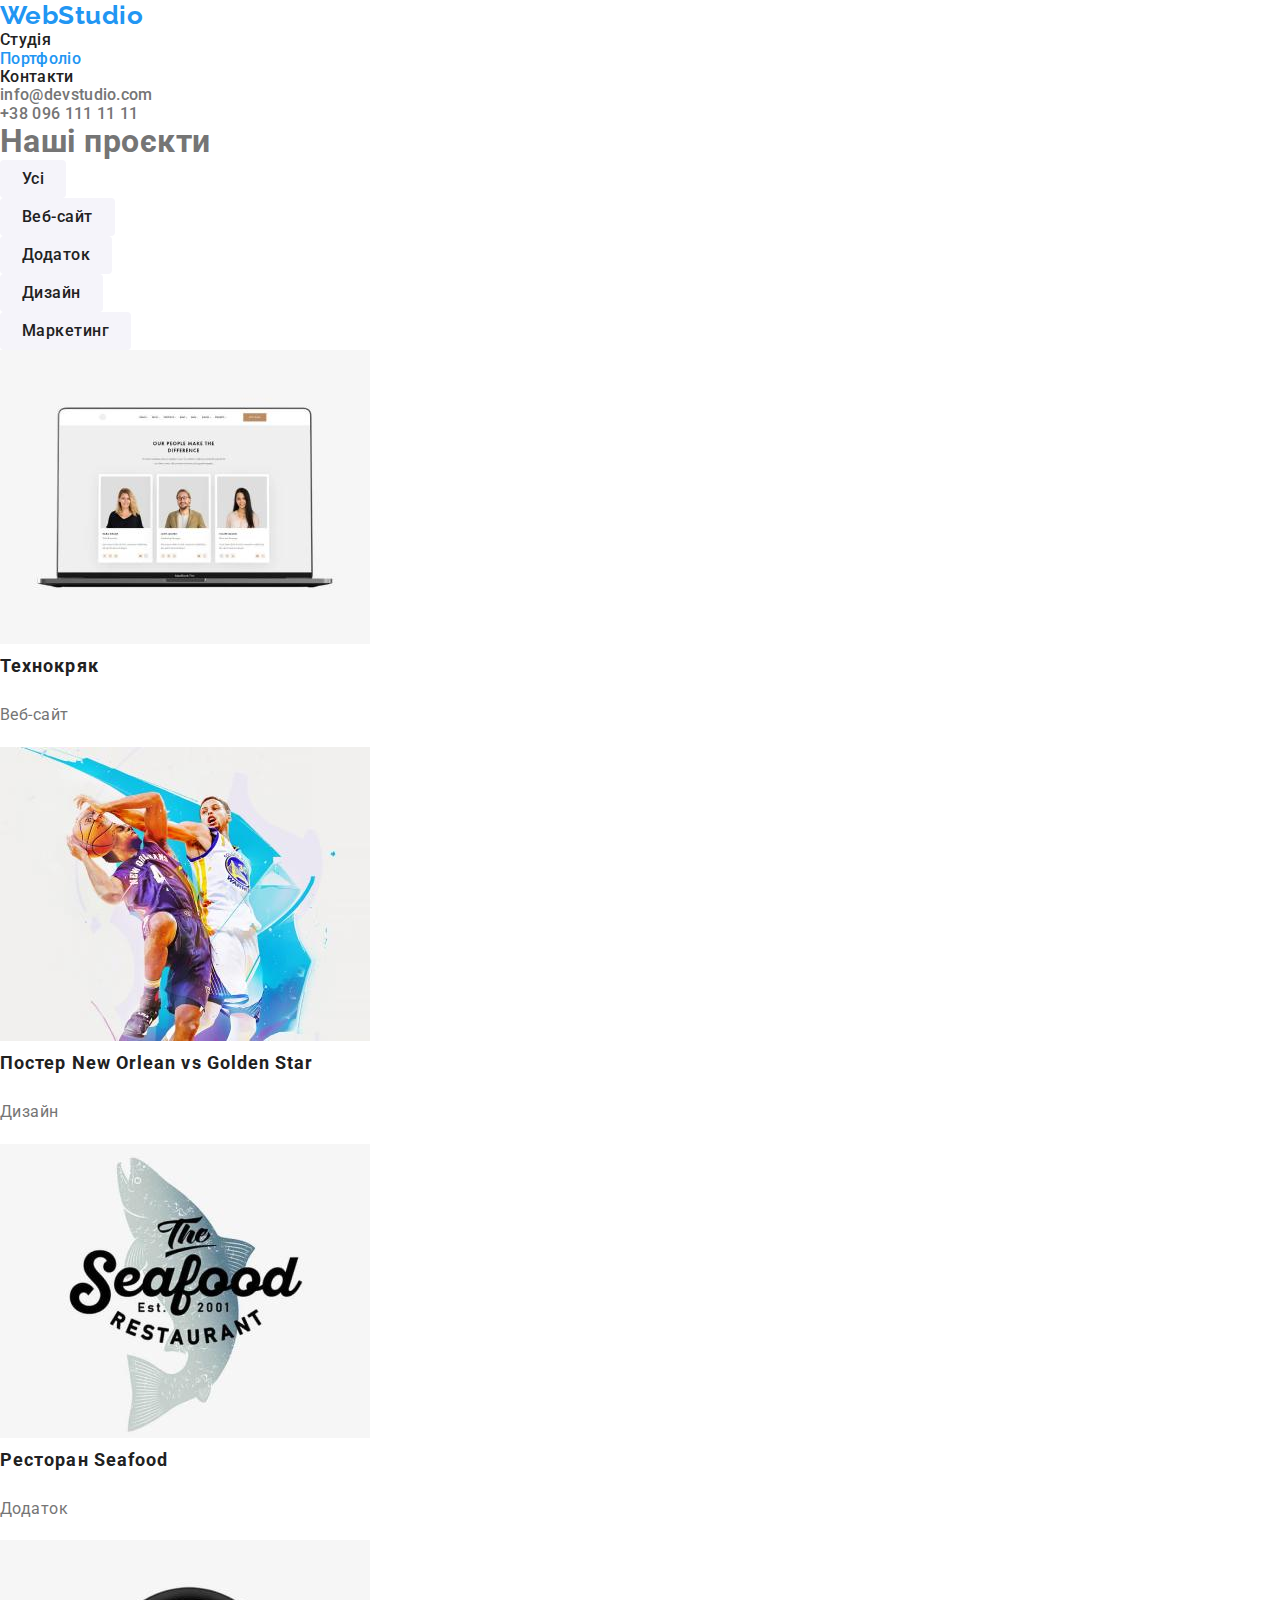
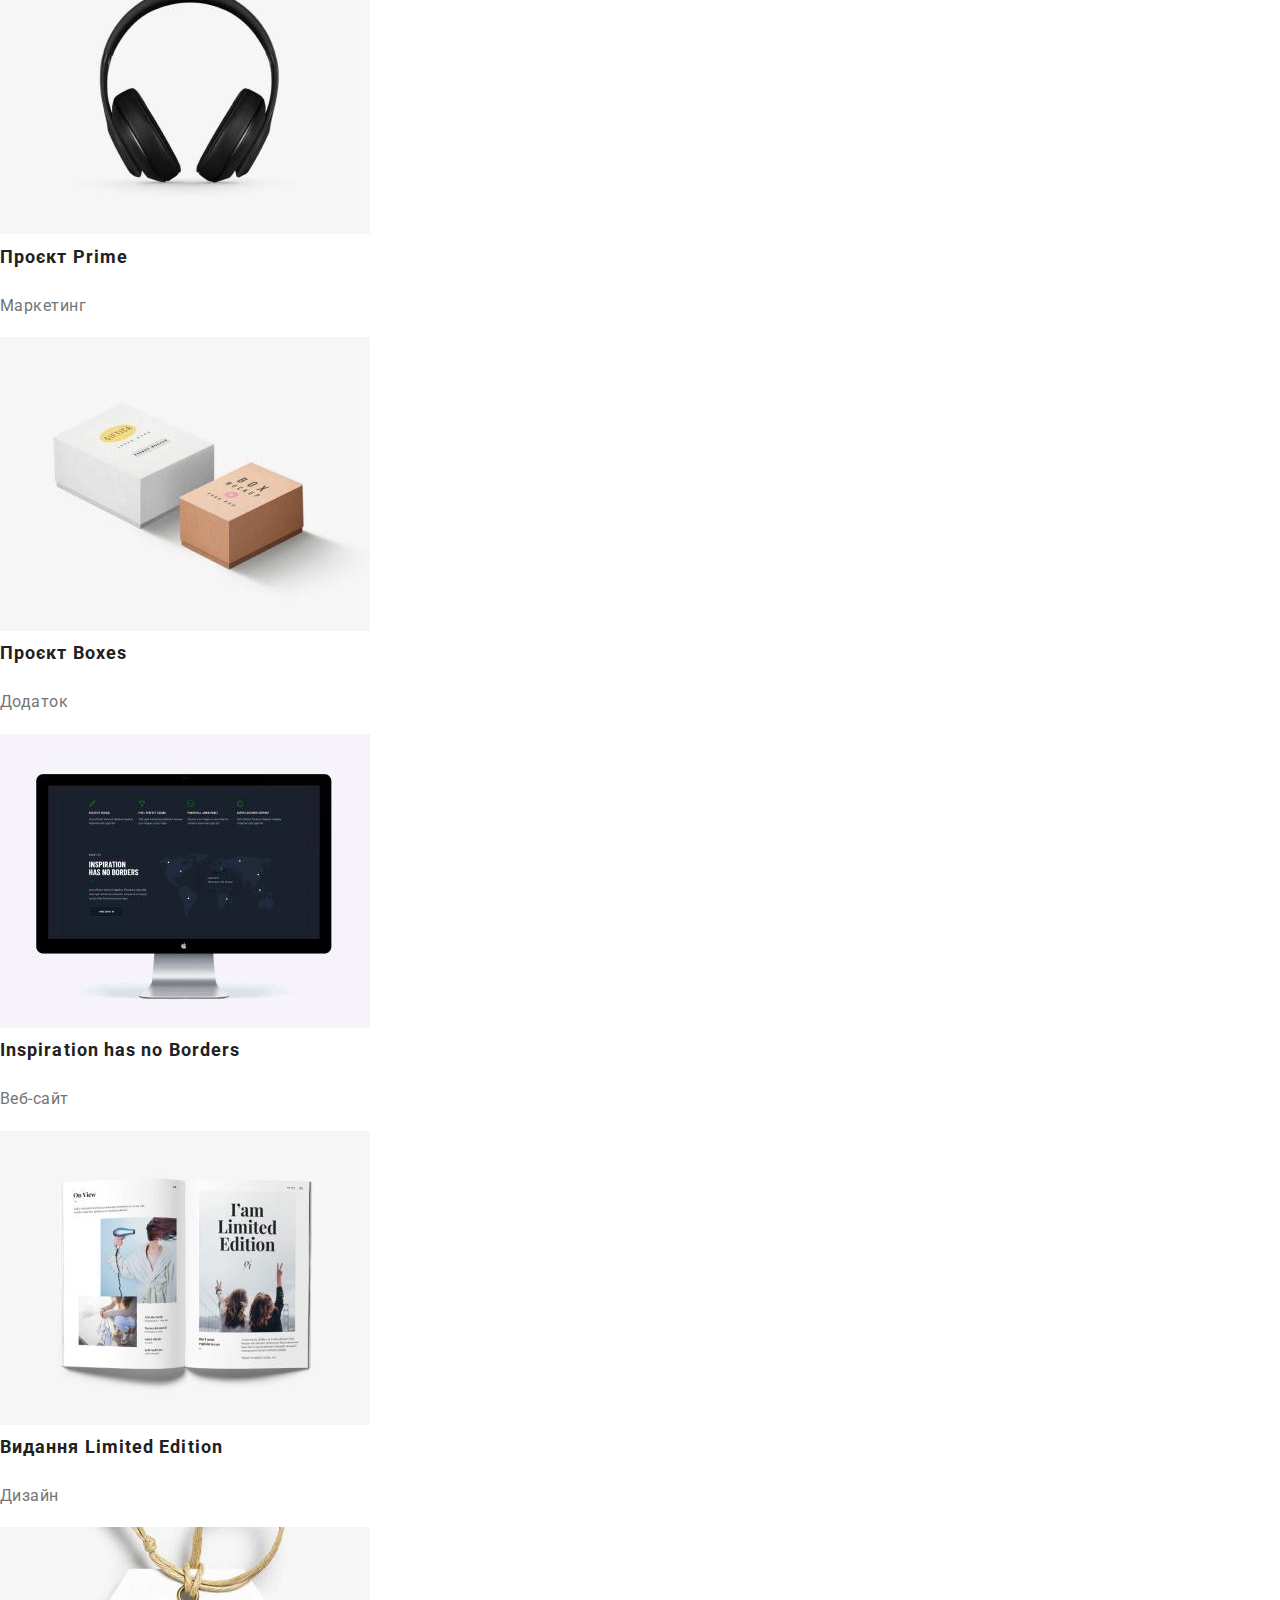
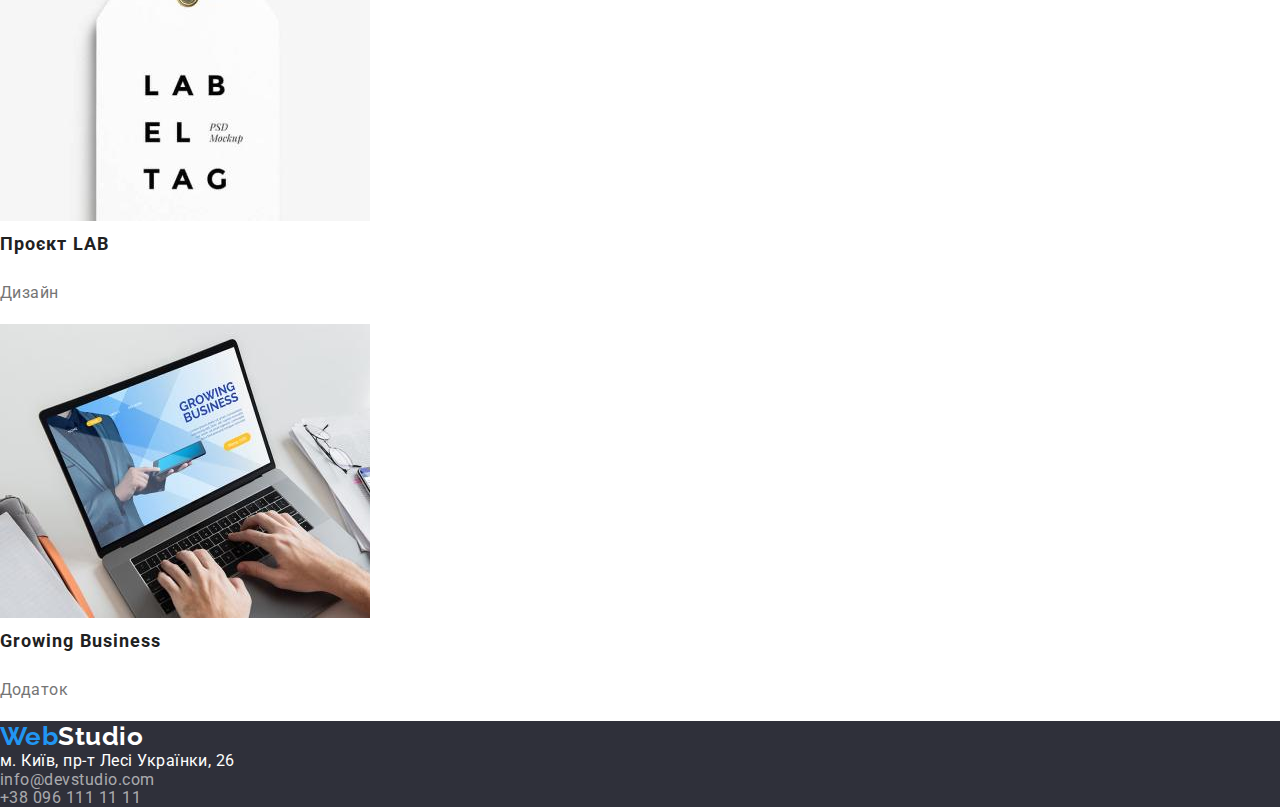
==== portfolio.html @ b344f43b "HW #3 set up" ====
<!DOCTYPE html>
<html lang="uk">

<head>
    <meta charset="UTF-8">
    <meta http-equiv="X-UA-Compatible" content="IE=edge">
    <meta name="viewport" content="width=device-width, initial-scale=1.0">
    <title>Portfolio</title>
    <link rel="preconnect" href="https://fonts.googleapis.com">
    <link rel="preconnect" href="https://fonts.gstatic.com" crossorigin>
    <link
        href="https://fonts.googleapis.com/css2?family=Raleway:wght@700&family=Roboto:wght@400;500;700;900&display=swap"
        rel="stylesheet">
    <link rel="stylesheet"
        href="https://cdnjs.cloudflare.com/ajax/libs/modern-normalize/1.1.0/modern-normalize.min.css">
    <link rel="stylesheet" href="./css/styles.css">
</head>

<body>
    <header>
        <a class="logo link" href="/index.html" lang="en"><span class="logo-accent">Web</span>Studio</a>
        <nav>
            <ul class="site-nav">
                <li class="list"><a href="./index.html" class="link">Cтудія</a></li>
                <li class="list">
                    <a href="./portfolio.html" class="link current">Портфоліо</a>
                </li>
                <li class="list"><a href="" class="link">Контакти</a></li>
            </ul>
        </nav>
        <ul class="contacts-header">
            <li class="list address">
                <a href="mailto:info@devstudio.com" class="link">info@devstudio.com</a>
            </li>
            <li class="list address">
                <a href="tel:+380961111111" class="link">+38 096 111 11 11</a>
            </li>
        </ul>
    </header>

    <main>
        <section class="section">
            <h1>Наші проєкти</h1>
            <!--Фільтр -->
            <ul class="filter">
                <li class="list"><button type="button" class="btn">Усі</button></li>
                <li class="list">
                    <button type="button" class="btn">Веб-сайт</button>
                </li>
                <li class="list">
                    <button type="button" class="btn">Додаток</button>
                </li>
                <li class="list">
                    <button type="button" class="btn">Дизайн</button>
                </li>
                <li class="list">
                    <button type="button" class="btn">Маркетинг</button>
                </li>
            </ul>
            <ul class="project-list">
                <li class="list">
                    <a href=""><img src=" ./images/portfolio_1.jpg" alt="Технокряк" width="370">
                        <h2 class="title">Технокряк</h2>
                        <p class="text">Веб-сайт</p>
                    </a>
                </li>
                <li class="list">
                    <a href=""><img src=" ./images/portfolio_2.jpg" alt="Постер New Orlean vs Golden Star" width="370">
                        <h2 class="title">Постер New Orlean vs Golden Star</h2>
                        <p class="text">Дизайн</p>
                    </a>
                </li>
                <li class="list">
                    <a href=""><img src=" ./images/portfolio_3.jpg" alt="Ресторан Seafood" width="370">
                        <h2 class="title">Ресторан Seafood</h2>
                        <p class="text">Додаток</p>
                    </a>
                </li>
                <li class="list">
                    <a href=""><img src=" ./images/portfolio_4.jpg" alt="Проєкт Prime" width="370">
                        <h2 class="title">Проєкт Prime</h2>
                        <p class="text">Маркетинг</p>
                    </a>
                </li>
                <li class="list">
                    <a href=""><img src=" ./images/portfolio_5.jpg" alt="Проєкт Boxes" width="370">
                        <h2 class="title">Проєкт Boxes</h2>
                        <p class="text">Додаток</p>
                    </a>
                </li>
                <li class="list">
                    <a href=""><img src=" ./images/portfolio_6.jpg" alt="Inspiration has no Borders" width="370">
                        <h2 class="title">Inspiration has no Borders</h2>
                        <p class="text">Веб-сайт</p>
                    </a>
                </li>
                <li class="list">
                    <a href=""><img src=" ./images/portfolio_7.jpg" alt="Видання Limited Edition" width="370">
                        <h2 class="title">Видання Limited Edition</h2>
                        <p class="text">Дизайн</p>
                    </a>
                </li>
                <li class="list">
                    <a href=""><img src=" ./images/portfolio_8.jpg" alt="Проєкт LAB" width="370">
                        <h2 class="title">Проєкт LAB</h2>
                        <p class="text">Дизайн</p>
                    </a>
                </li>
                <li class="list">
                    <a href=""><img src=" ./images/portfolio_9.jpg" alt="Growing Business" width="370">
                        <h2 class="title">Growing Business</h2>
                        <p class="text">Додаток</p>
                    </a>
                </li>
            </ul>
        </section>
    </main>

    <footer class="footer">
        <a class="logo link" href=" /index.html" lang="en"><span class="logo-accent">Web</span>Studio</a>
        <address>
            <ul>
                <li class="list">
                    <a href="https://goo.gl/maps/KPhSYEdFBXfdf23w7" target="«_blank»" rel="«noopener»"
                        class="link address street-address">м. Київ, пр-т Лесі Українки, 26</a>
                </li>
                <li class="list">
                    <a href="mailto:info@devstudio.com" class="link address">info@devstudio.com</a>
                </li>
                <li class="list">
                    <a href="tel:+380961111111" class="link address">+38 096 111 11 11</a>
                </li>
            </ul>
        </address>
    </footer>
</body>

</html>
---- css/styles.css ----
/* Raleway 700 */
/* Roboto 400(regular) 500(medium) 700(bold) 900(extra bold)*/

/* color bg hero + footer black #2F303A */
/* accent color blue logo + blue filter + hover #2196F3 but blue hero button #188CE8 */
/* logo  text color black #000000 */
/* nav links text color black #212121 */
/* paragraph text color black #757575 */
/* h1 color + hero "button" + footer address text white #ffffff */
/* footer e-mail & phone text white #ffffff 60%*/
/* phone text + h2 + h3 color dark grey #212121*/
/* "our team" section background + filters in Portfolio bg light grey #F5F4FA*/
/* web site bg #F5F5F5 */

/* Custom  properties*/
:root {
  --primary-text-color: #757575;
  --secondary-text-color: #212121;
  --accent-color: #2196f3;
  --white-color: #ffffff;
  --black-color: #000000;
  --filterbutton-color: #f5f4fa;
  --herobutton-color: #188ce8;
  --footer-color: #2f303a;
}
/* for all elements in body */
body {
  font-family: Roboto, sans-serif;
  font-weight: 400;
  letter-spacing: 0.03em;

  background-color: var(--white-color);
  color: var(--primary-text-color);
}
.btn {
  cursor: pointer;
}
h1,
h2,
h3,
ul {
  margin-top: 0;
  margin-bottom: 0;
  padding-top: 0;
  padding: 0;
}
/* No bullets */
.list {
  list-style: none;
}
/* Link decoration */
a {
  text-decoration: none;
  font-style: normal;
}

/* Header */
.header-container {
  width: 1200px;
  padding: 0 15px;
  margin: 0 auto;
}
/* Logo */
.logo-accent {
  color: var(--accent-color);
}
.logo {
  font-family: Raleway, sans-serif;
  font-weight: 700;
  font-size: 26px;
  line-height: 1.2;
  text-decoration: none;

  color: var(--black-color);
}
/* Navigation */
.site-nav .link {
  font-weight: 500;
  line-height: 1.15;
  letter-spacing: 0.02em;

  color: var(--secondary-text-color);
}
.site-nav .link.current {
  color: var(--accent-color);
}
.address .link {
  font-weight: 500;
  line-height: 1.14;
  letter-spacing: 0.02em;

  color: var(--primary-text-color);
}
.contacts-header,
site-nav {
  margin: 0;
  padding: 0;
}
/* Hero */
.hero {
  background-color: var(--footer-color);
  text-align: center;
}
.hero-title {
  margin-top: 0;
  margin-bottom: 30px;
  font-weight: 900;
  font-size: 44px;
  line-height: 1.4;
  letter-spacing: 0.06em;
  text-transform: uppercase;

  color: var(--white-color);
}

.btn-hero {
  margin: 0 auto;
  font-weight: 700;
  font-size: 16px;
  line-height: 1.9;
  letter-spacing: 0.06em;

  background-color: var(--herobutton-color);
  color: var(--white-color);
}
/* Sections */
.visually-hidden {
  position: absolute;
  white-space: nowrap;
  width: 1px;
  height: 1px;
  overflow: hidden;
  border: 0;
  padding: 0;
  clip: rect(0 0 0 0);
  clip-path: inset(50%);
  margin: -1px;
}
.section-title {
  margin-bottom: 50px;
  font-weight: 700;
  font-size: 36px;
  line-height: 1.17;
  text-align: center;
  letter-spacing: 0.03em;

  color: var(--secondary-text-color);
}
.section.team {
  padding-top: 94px;
}
.feature-container {
  width: 1200px;
  padding: 0 15px;
  margin: 0 auto;
  margin-bottom: 94px;
}
.feature-container .title {
  margin-top: 0;
  margin-bottom: 0;
}
.feature-list .title {
  font-weight: 700;
  font-size: 14px;
  line-height: 1.14px;
  text-transform: uppercase;
  letter-spacing: 0.03em;

  color: var(--secondary-text-color);
}
.tasks-container {
  width: 1200px;
  padding: 0 15px;
  margin: 0 auto;
  margin-bottom: 94px;
}
img:not(:last-child) {
  margin-right: 25px;
}
.section.team {
  background: var(--filterbutton-color);
}
.team-container {
  width: 1200px;
  padding: 0 15px;
  margin: 0 auto;
}
.team .title {
  font-weight: 500;
  font-size: 16px;
  line-height: 1.19;
  letter-spacing: 0.03em;

  color: var(--secondary-text-color);
}
.team p {
  font-size: 16px;
  line-height: 1.9;
}
/*Portfolio */
.project-list .title {
  font-weight: 700;
  font-size: 18px;
  line-height: 2;
  letter-spacing: 0.06em;

  color: var(--secondary-text-color);
}
.project-list .text {
  font-size: 16px;
  line-height: 1.9;
  color: var(--primary-text-color);
}
/* Filter */
.filter button {
  display: inline-block;
  min-height: 38px;
  border-radius: 4px;
  border: none;
  padding: 6px 22px;

  font-family: inherit;
  font-weight: 500;
  font-size: 16px;
  line-height: 1.62;
  text-align: center;
  letter-spacing: 0.03em;
  color: var(--secondary-text-color);
  background-color: var(--filterbutton-color);
}
/* Footer */
.footer .link {
  color: rgba(255, 255, 255, 0.6);
}
.link.street-address {
  color: var(--white-color);
}
.footer .logo {
  color: var(--white-color);
}
.footer {
  background-color: var(--footer-color);
}
.link:hover,
.link:focus {
  color: var(--accent-color);
}
.btn:hover,
.btn:focus {
  background-color: var(--accent-color);
  color: var(--white-color);
}
.footer-container {
  width: 1200px;
  padding: 0 15px;
  margin: 0 auto;
}
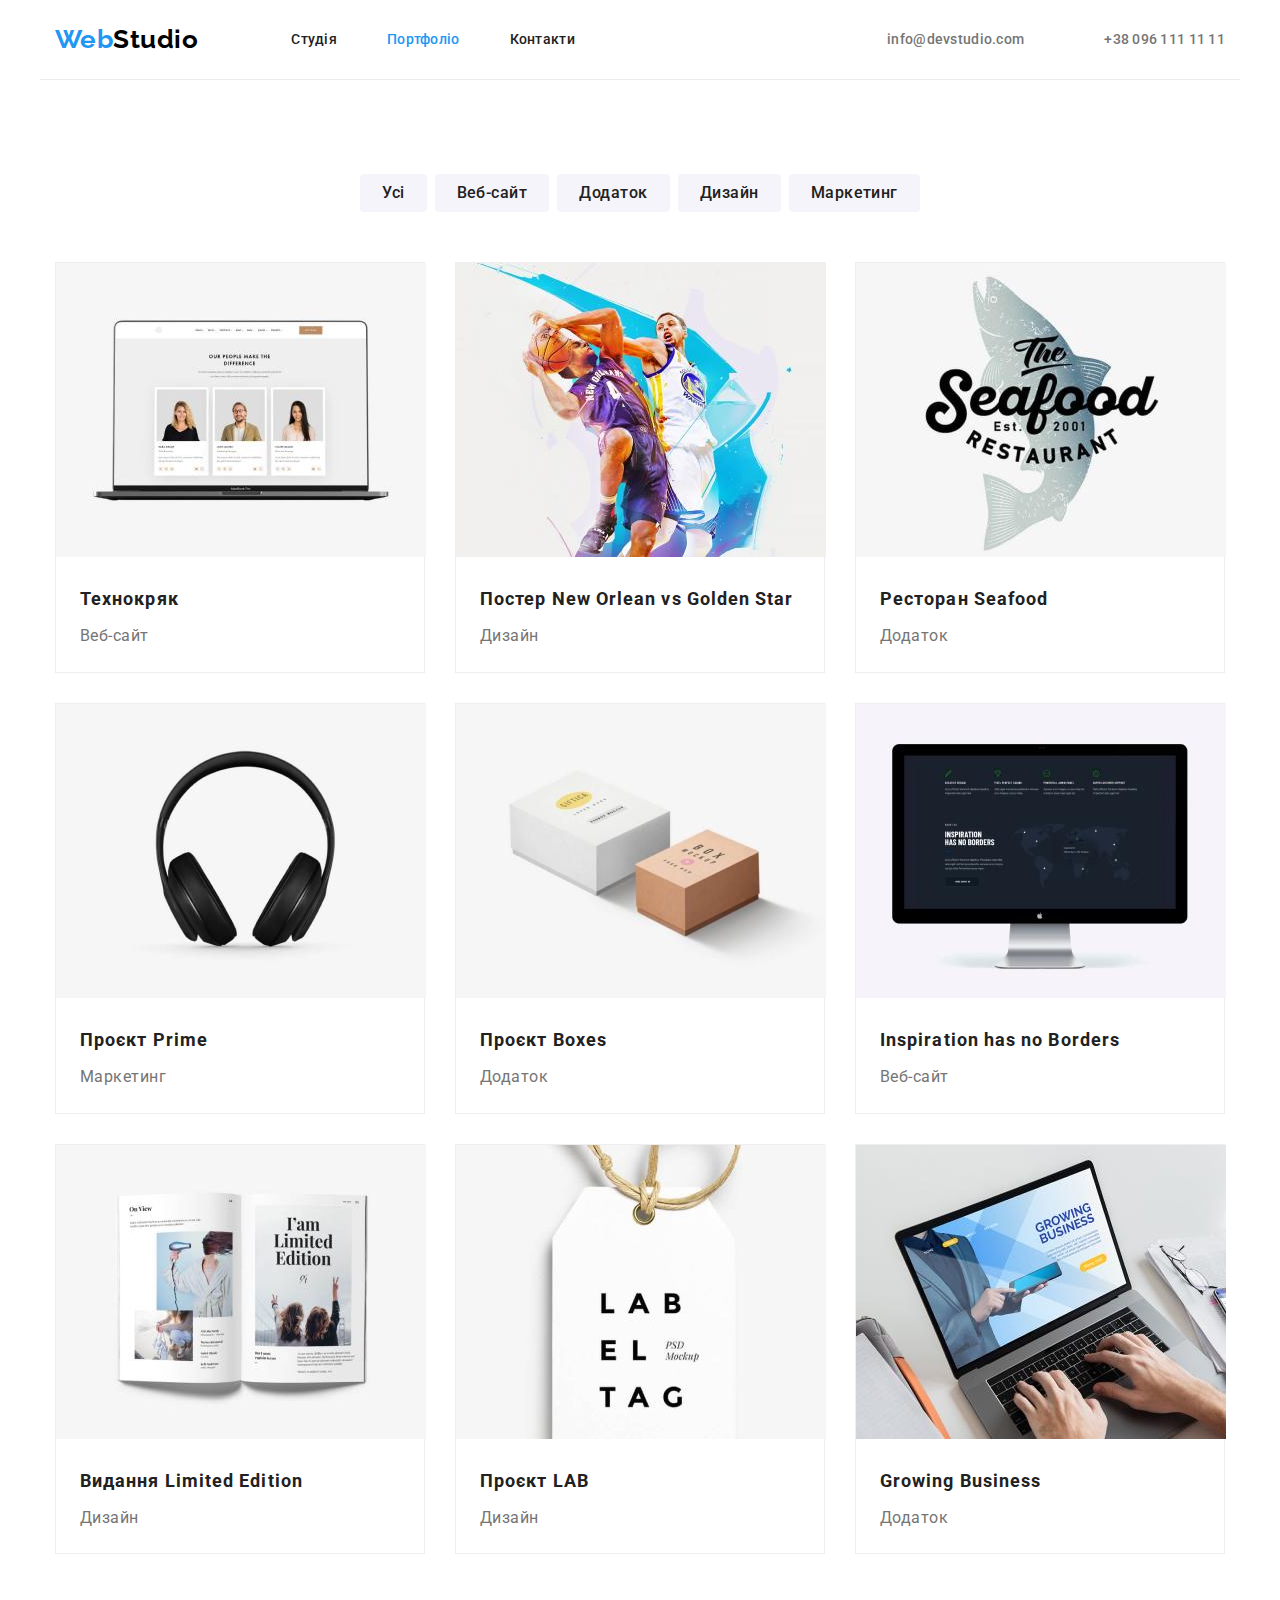
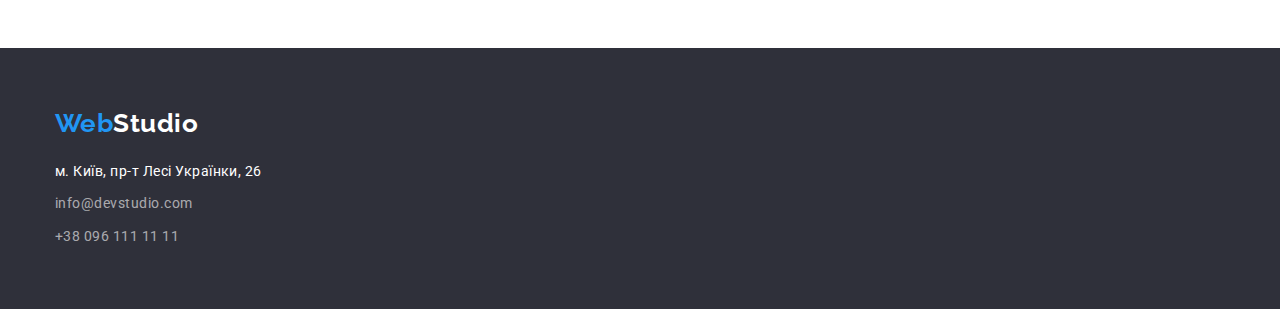
==== commit e8c0993b: "Fast ready" ====
--- a/portfolio.html
+++ b/portfolio.html
@@ -18,120 +18,128 @@
 
 <body>
     <header>
-        <a class="logo link" href="/index.html" lang="en"><span class="logo-accent">Web</span>Studio</a>
-        <nav>
-            <ul class="site-nav">
-                <li class="list"><a href="./index.html" class="link">Cтудія</a></li>
-                <li class="list">
-                    <a href="./portfolio.html" class="link current">Портфоліо</a>
+        <div class="container">
+            <a class="logo" href="/index.html" lang="en"><span class="logo-accent">Web</span>Studio</a>
+            <nav>
+                <ul class="site-nav">
+                    <li class="item">
+                        <a href="./index.html" class="link">Cтудія</a>
+                    </li>
+                    <li class="item">
+                        <a href="./portfolio.html" class="link current">Портфоліо</a>
+                    </li>
+                    <li class="item"><a href="" class="link">Контакти</a></li>
+                </ul>
+            </nav>
+            <ul class="contacts-header">
+                <li class="item address">
+                    <a href="mailto:info@devstudio.com" class="link">info@devstudio.com</a>
                 </li>
-                <li class="list"><a href="" class="link">Контакти</a></li>
+                <li class="item address">
+                    <a href="tel:+380961111111" class="link">+38 096 111 11 11</a>
+                </li>
             </ul>
-        </nav>
-        <ul class="contacts-header">
-            <li class="list address">
-                <a href="mailto:info@devstudio.com" class="link">info@devstudio.com</a>
-            </li>
-            <li class="list address">
-                <a href="tel:+380961111111" class="link">+38 096 111 11 11</a>
-            </li>
-        </ul>
+        </div>
     </header>
 
     <main>
-        <section class="section">
-            <h1>Наші проєкти</h1>
-            <!--Фільтр -->
-            <ul class="filter">
-                <li class="list"><button type="button" class="btn">Усі</button></li>
-                <li class="list">
-                    <button type="button" class="btn">Веб-сайт</button>
-                </li>
-                <li class="list">
-                    <button type="button" class="btn">Додаток</button>
-                </li>
-                <li class="list">
-                    <button type="button" class="btn">Дизайн</button>
-                </li>
-                <li class="list">
-                    <button type="button" class="btn">Маркетинг</button>
-                </li>
-            </ul>
-            <ul class="project-list">
-                <li class="list">
-                    <a href=""><img src=" ./images/portfolio_1.jpg" alt="Технокряк" width="370">
-                        <h2 class="title">Технокряк</h2>
-                        <p class="text">Веб-сайт</p>
-                    </a>
-                </li>
-                <li class="list">
-                    <a href=""><img src=" ./images/portfolio_2.jpg" alt="Постер New Orlean vs Golden Star" width="370">
-                        <h2 class="title">Постер New Orlean vs Golden Star</h2>
-                        <p class="text">Дизайн</p>
-                    </a>
-                </li>
-                <li class="list">
-                    <a href=""><img src=" ./images/portfolio_3.jpg" alt="Ресторан Seafood" width="370">
-                        <h2 class="title">Ресторан Seafood</h2>
-                        <p class="text">Додаток</p>
-                    </a>
-                </li>
-                <li class="list">
-                    <a href=""><img src=" ./images/portfolio_4.jpg" alt="Проєкт Prime" width="370">
-                        <h2 class="title">Проєкт Prime</h2>
-                        <p class="text">Маркетинг</p>
-                    </a>
-                </li>
-                <li class="list">
-                    <a href=""><img src=" ./images/portfolio_5.jpg" alt="Проєкт Boxes" width="370">
-                        <h2 class="title">Проєкт Boxes</h2>
-                        <p class="text">Додаток</p>
-                    </a>
-                </li>
-                <li class="list">
-                    <a href=""><img src=" ./images/portfolio_6.jpg" alt="Inspiration has no Borders" width="370">
-                        <h2 class="title">Inspiration has no Borders</h2>
-                        <p class="text">Веб-сайт</p>
-                    </a>
-                </li>
-                <li class="list">
-                    <a href=""><img src=" ./images/portfolio_7.jpg" alt="Видання Limited Edition" width="370">
-                        <h2 class="title">Видання Limited Edition</h2>
-                        <p class="text">Дизайн</p>
-                    </a>
-                </li>
-                <li class="list">
-                    <a href=""><img src=" ./images/portfolio_8.jpg" alt="Проєкт LAB" width="370">
-                        <h2 class="title">Проєкт LAB</h2>
-                        <p class="text">Дизайн</p>
-                    </a>
-                </li>
-                <li class="list">
-                    <a href=""><img src=" ./images/portfolio_9.jpg" alt="Growing Business" width="370">
-                        <h2 class="title">Growing Business</h2>
-                        <p class="text">Додаток</p>
-                    </a>
-                </li>
-            </ul>
+        <section class="section portfolio">
+            <div class="container">
+                <h1 class="visually-hidden">Наші проєкти</h1>
+                <!--Фільтр -->
+                <ul class="filter">
+                    <li class="list"><button type="button" class="btn">Усі</button></li>
+                    <li class="list">
+                        <button type="button" class="btn">Веб-сайт</button>
+                    </li>
+                    <li class="list">
+                        <button type="button" class="btn">Додаток</button>
+                    </li>
+                    <li class="list">
+                        <button type="button" class="btn">Дизайн</button>
+                    </li>
+                    <li class="list">
+                        <button type="button" class="btn">Маркетинг</button>
+                    </li>
+                </ul>
+                <ul class="project-list">
+                    <li class="list">
+                        <a href=""><img src=" ./images/portfolio_1.jpg" alt="Технокряк" width="370">
+                            <h2 class="title">Технокряк</h2>
+                            <p class="text">Веб-сайт</p>
+                        </a>
+                    </li>
+                    <li class="list">
+                        <a href=""><img src=" ./images/portfolio_2.jpg" alt="Постер New Orlean vs Golden Star"
+                                width="370">
+                            <h2 class="title">Постер New Orlean vs Golden Star</h2>
+                            <p class="text">Дизайн</p>
+                        </a>
+                    </li>
+                    <li class="list">
+                        <a href=""><img src=" ./images/portfolio_3.jpg" alt="Ресторан Seafood" width="370">
+                            <h2 class="title">Ресторан Seafood</h2>
+                            <p class="text">Додаток</p>
+                        </a>
+                    </li>
+                    <li class="list">
+                        <a href=""><img src=" ./images/portfolio_4.jpg" alt="Проєкт Prime" width="370">
+                            <h2 class="title">Проєкт Prime</h2>
+                            <p class="text">Маркетинг</p>
+                        </a>
+                    </li>
+                    <li class="list">
+                        <a href=""><img src=" ./images/portfolio_5.jpg" alt="Проєкт Boxes" width="370">
+                            <h2 class="title">Проєкт Boxes</h2>
+                            <p class="text">Додаток</p>
+                        </a>
+                    </li>
+                    <li class="list">
+                        <a href=""><img src=" ./images/portfolio_6.jpg" alt="Inspiration has no Borders" width="370">
+                            <h2 class="title">Inspiration has no Borders</h2>
+                            <p class="text">Веб-сайт</p>
+                        </a>
+                    </li>
+                    <li class="list">
+                        <a href=""><img src=" ./images/portfolio_7.jpg" alt="Видання Limited Edition" width="370">
+                            <h2 class="title">Видання Limited Edition</h2>
+                            <p class="text">Дизайн</p>
+                        </a>
+                    </li>
+                    <li class="list">
+                        <a href=""><img src=" ./images/portfolio_8.jpg" alt="Проєкт LAB" width="370">
+                            <h2 class="title">Проєкт LAB</h2>
+                            <p class="text">Дизайн</p>
+                        </a>
+                    </li>
+                    <li class="list">
+                        <a href=""><img src=" ./images/portfolio_9.jpg" alt="Growing Business" width="370">
+                            <h2 class="title">Growing Business</h2>
+                            <p class="text">Додаток</p>
+                        </a>
+                    </li>
+                </ul>
+            </div>
         </section>
     </main>
-
     <footer class="footer">
-        <a class="logo link" href=" /index.html" lang="en"><span class="logo-accent">Web</span>Studio</a>
-        <address>
-            <ul>
-                <li class="list">
-                    <a href="https://goo.gl/maps/KPhSYEdFBXfdf23w7" target="«_blank»" rel="«noopener»"
-                        class="link address street-address">м. Київ, пр-т Лесі Українки, 26</a>
-                </li>
-                <li class="list">
-                    <a href="mailto:info@devstudio.com" class="link address">info@devstudio.com</a>
-                </li>
-                <li class="list">
-                    <a href="tel:+380961111111" class="link address">+38 096 111 11 11</a>
-                </li>
-            </ul>
-        </address>
+        <div class="container">
+            <a class="logo link" href=" /index.html" lang="en"><span class="logo-accent">Web</span>Studio</a>
+            <address>
+                <ul>
+                    <li class="list">
+                        <a href="https://goo.gl/maps/KPhSYEdFBXfdf23w7" target="«_blank»" rel="«noopener»"
+                            class="link address street-address">м. Київ, пр-т Лесі Українки, 26</a>
+                    </li>
+                    <li class="list">
+                        <a href="mailto:info@devstudio.com" class="link address">info@devstudio.com</a>
+                    </li>
+                    <li class="list">
+                        <a href="tel:+380961111111" class="link address">+38 096 111 11 11</a>
+                    </li>
+                </ul>
+            </address>
+        </div>
     </footer>
 </body>
 
--- a/css/styles.css
+++ b/css/styles.css
@@ -17,8 +17,8 @@
   --primary-text-color: #757575;
   --secondary-text-color: #212121;
   --accent-color: #2196f3;
-  --white-color: #ffffff;
-  --black-color: #000000;
+  --background-color: #ffffff;
+  --logo-color: #000000;
   --filterbutton-color: #f5f4fa;
   --herobutton-color: #188ce8;
   --footer-color: #2f303a;
@@ -29,7 +29,7 @@
   font-weight: 400;
   letter-spacing: 0.03em;
 
-  background-color: var(--white-color);
+  background-color: var(--background-color);
   color: var(--primary-text-color);
 }
 .btn {
@@ -38,43 +38,68 @@
 h1,
 h2,
 h3,
-ul {
+ul,
+p {
   margin-top: 0;
   margin-bottom: 0;
-  padding-top: 0;
-  padding: 0;
-}
-/* No bullets */
-.list {
+  padding: 0;
+}
+/* No bullets and other utilities */
+.list,
+.item {
   list-style: none;
+  padding: 0;
+  margin: 0;
 }
 /* Link decoration */
 a {
   text-decoration: none;
   font-style: normal;
 }
-
-/* Header */
-.header-container {
+.container {
   width: 1200px;
   padding: 0 15px;
   margin: 0 auto;
 }
+/* Header */
+header .container {
+  display: flex;
+  align-items: center;
+  min-height: 80px;
+  border-bottom: 1px solid #ececec;
+}
+.site-nav {
+  display: flex;
+  margin-left: 93px;
+}
+.contacts-header {
+  display: flex;
+  margin-left: auto;
+}
 /* Logo */
-.logo-accent {
-  color: var(--accent-color);
-}
 .logo {
+  justify-content: flex-start;
+  align-items: center;
   font-family: Raleway, sans-serif;
   font-weight: 700;
   font-size: 26px;
   line-height: 1.2;
   text-decoration: none;
 
-  color: var(--black-color);
+  color: var(--logo-color);
+}
+.logo-accent {
+  color: var(--accent-color);
 }
 /* Navigation */
+/* Display block allows vertical geometry for the link which is an inline element (но чтобы не было зазора в 4 пикселя).
+Extra padding helps the user to hit the link for sure especially on the phone*/
 .site-nav .link {
+  display: block;
+  padding-top: 20px;
+  padding-bottom: 20px;
+
+  font-size: 14px;
   font-weight: 500;
   line-height: 1.15;
   letter-spacing: 0.02em;
@@ -84,25 +109,40 @@
 .site-nav .link.current {
   color: var(--accent-color);
 }
+.site-nav .item:not(:last-child) {
+  margin-right: 50px;
+}
 .address .link {
+  display: block;
+  padding-top: 20px;
+  padding-bottom: 20px;
+  font-size: 14px;
   font-weight: 500;
   line-height: 1.14;
   letter-spacing: 0.02em;
 
   color: var(--primary-text-color);
 }
-.contacts-header,
+.address + .address {
+  margin-left: 50px;
+}
+/* .contacts-header,
 site-nav {
   margin: 0;
   padding: 0;
+} */
+/* Sections */
+.section {
+  margin-bottom: 94px;
 }
 /* Hero */
 .hero {
-  background-color: var(--footer-color);
+  min-height: 600px;
   text-align: center;
+  background-color: #c4c4c4;
 }
 .hero-title {
-  margin-top: 0;
+  padding-top: 200px;
   margin-bottom: 30px;
   font-weight: 900;
   font-size: 44px;
@@ -110,9 +150,8 @@
   letter-spacing: 0.06em;
   text-transform: uppercase;
 
-  color: var(--white-color);
-}
-
+  color: var(--background-color);
+}
 .btn-hero {
   margin: 0 auto;
   font-weight: 700;
@@ -121,9 +160,12 @@
   letter-spacing: 0.06em;
 
   background-color: var(--herobutton-color);
-  color: var(--white-color);
-}
-/* Sections */
+  color: var(--background-color);
+  border: none;
+  border-radius: 4px;
+  padding: 10px 32px;
+}
+/* Features */
 .visually-hidden {
   position: absolute;
   white-space: nowrap;
@@ -146,14 +188,20 @@
 
   color: var(--secondary-text-color);
 }
-.section.team {
-  padding-top: 94px;
-}
-.feature-container {
-  width: 1200px;
-  padding: 0 15px;
-  margin: 0 auto;
-  margin-bottom: 94px;
+.feature-list {
+  display: flex;
+}
+.feature-list .item {
+  min-width: 270px;
+}
+.item:not(:last-child) {
+  margin-right: 30px;
+}
+.feature-list p {
+  font-size: 14px;
+  line-height: 1.7;
+  margin-top: 10px;
+  padding: 0;
 }
 .feature-container .title {
   margin-top: 0;
@@ -162,54 +210,59 @@
 .feature-list .title {
   font-weight: 700;
   font-size: 14px;
-  line-height: 1.14px;
+  line-height: 1.14;
   text-transform: uppercase;
   letter-spacing: 0.03em;
 
   color: var(--secondary-text-color);
 }
-.tasks-container {
-  width: 1200px;
-  padding: 0 15px;
-  margin: 0 auto;
-  margin-bottom: 94px;
-}
-img:not(:last-child) {
-  margin-right: 25px;
-}
+/* Tasks */
+.photos {
+  display: flex;
+}
+.photo:not(:last-child) {
+  margin-right: 30px;
+}
+/* Team */
 .section.team {
   background: var(--filterbutton-color);
 }
-.team-container {
-  width: 1200px;
-  padding: 0 15px;
-  margin: 0 auto;
-}
-.team .title {
+.team-cards {
+  display: flex;
+  margin-bottom: 0px;
+}
+.section.team {
+  padding-bottom: 188px;
+  margin-bottom: 0;
+}
+.team-card {
+  border-radius: 4px 0px;
+  background: var(--background-color);
+  margin-right: 30px;
+  box-shadow: 0px 1px 3px rgba(0, 0, 0, 0.12), 0px 1px 1px rgba(0, 0, 0, 0.14),
+    0px 2px 1px rgba(0, 0, 0, 0.2);
+  text-align: center;
+}
+.team .section-title {
+  padding-top: 94px;
+}
+.team h3 {
   font-weight: 500;
   font-size: 16px;
-  line-height: 1.19;
-  letter-spacing: 0.03em;
-
-  color: var(--secondary-text-color);
+
+  color: var(--secondary-text-color);
+  margin-top: 30px;
 }
 .team p {
   font-size: 16px;
   line-height: 1.9;
-}
+  margin-top: 10px;
+  padding-bottom: 30px;
+}
+
 /*Portfolio */
-.project-list .title {
-  font-weight: 700;
-  font-size: 18px;
-  line-height: 2;
-  letter-spacing: 0.06em;
-
-  color: var(--secondary-text-color);
-}
-.project-list .text {
-  font-size: 16px;
-  line-height: 1.9;
-  color: var(--primary-text-color);
+.section.portfolio {
+  margin: 94px 0px;
 }
 /* Filter */
 .filter button {
@@ -228,15 +281,65 @@
   color: var(--secondary-text-color);
   background-color: var(--filterbutton-color);
 }
+.filter {
+  display: flex;
+  justify-content: center;
+  margin-bottom: 50px;
+}
+.filter .list:not(:last-child) {
+  margin-right: 8px;
+}
+/* Projects */
+.project-list {
+  display: flex;
+  flex-wrap: wrap;
+}
+.project-list .title {
+  margin-top: 20px;
+  margin-left: 24px;
+  margin-bottom: 4px;
+
+  font-weight: 700;
+  font-size: 18px;
+  line-height: 2;
+  letter-spacing: 0.06em;
+
+  color: var(--secondary-text-color);
+}
+.project-list .text {
+  font-size: 16px;
+  line-height: 1.9;
+  color: var(--primary-text-color);
+  margin-bottom: 20px;
+  margin-left: 24px;
+}
+.project-list .list {
+  border: 1px solid #eeeeee;
+  width: calc((100% - (30px * 2)) / 3);
+}
+.project-list .list:not(:nth-child(3n)) {
+  margin-right: 30px;
+}
+.project-list .list:not(:nth-last-child(-n + 3)) {
+  margin-bottom: 30px;
+}
 /* Footer */
 .footer .link {
   color: rgba(255, 255, 255, 0.6);
 }
+.link.address {
+  font-weight: 400;
+  font-size: 14px;
+  line-height: 1.7;
+}
 .link.street-address {
-  color: var(--white-color);
+  color: var(--background-color);
 }
 .footer .logo {
-  color: var(--white-color);
+  display: inline-block;
+  padding-top: 60px;
+  margin-bottom: 20px;
+  color: var(--background-color);
 }
 .footer {
   background-color: var(--footer-color);
@@ -248,10 +351,11 @@
 .btn:hover,
 .btn:focus {
   background-color: var(--accent-color);
-  color: var(--white-color);
-}
-.footer-container {
-  width: 1200px;
-  padding: 0 15px;
-  margin: 0 auto;
-}
+  color: var(--background-color);
+}
+footer .list:not(:last-child) {
+  margin-bottom: 9px;
+}
+address {
+  padding-bottom: 60px;
+}
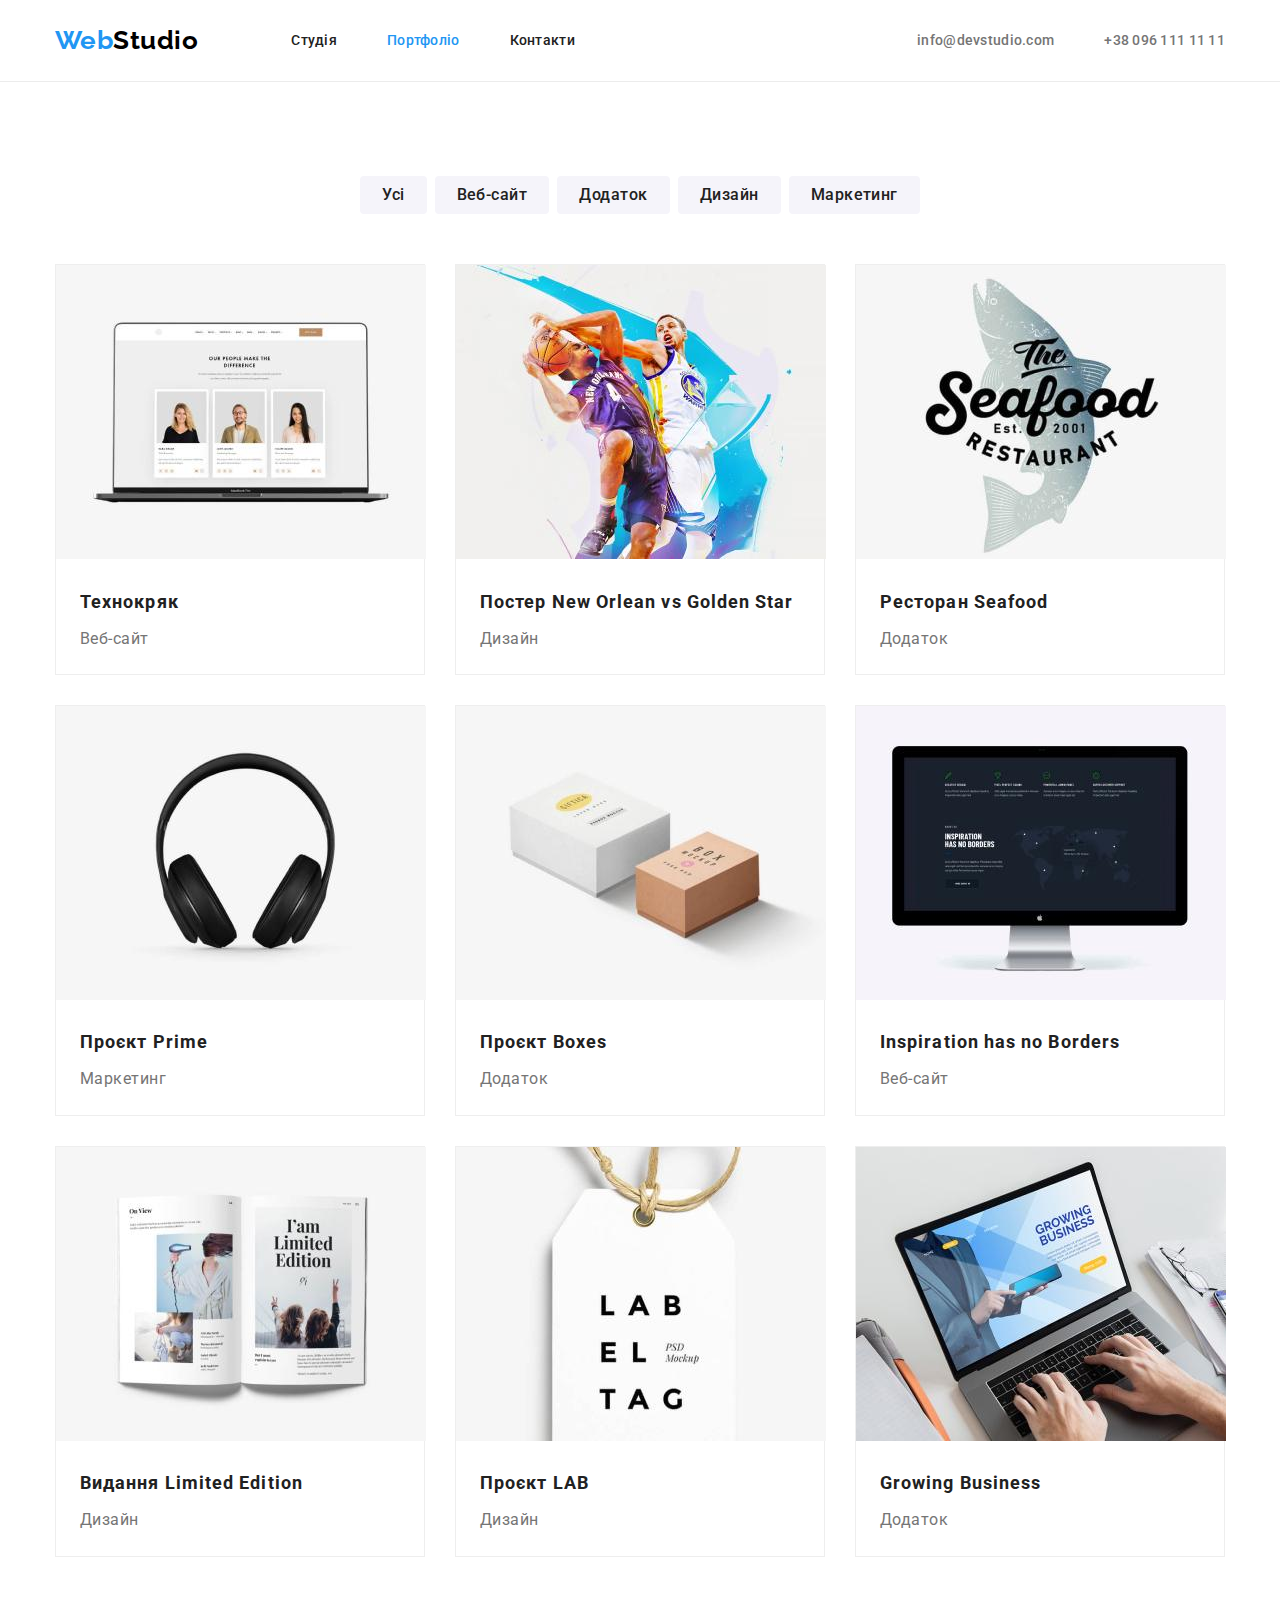
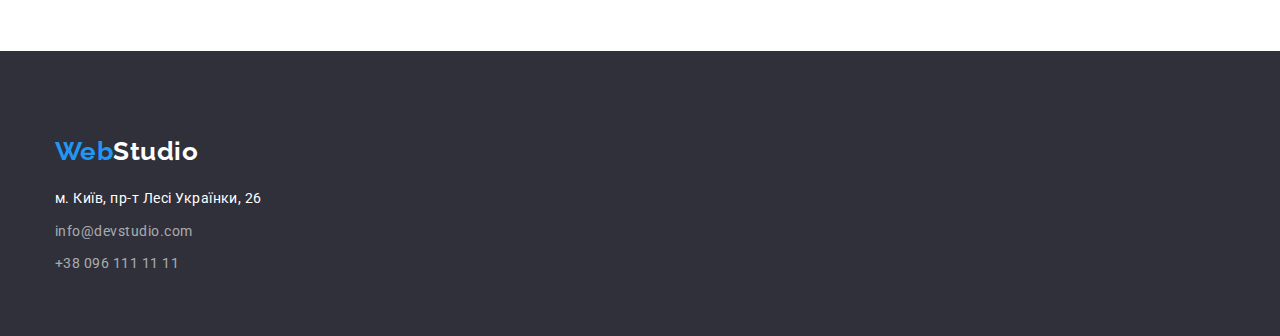
==== commit 2056127a: "Final chnages" ====
--- a/portfolio.html
+++ b/portfolio.html
@@ -18,110 +18,117 @@
 
 <body>
     <header>
-        <div class="container">
-            <a class="logo" href="/index.html" lang="en"><span class="logo-accent">Web</span>Studio</a>
+        <div class="container flex-container">
+            <a class="logo link" href="/index.html" lang="en"><span class="logo-accent">Web</span>Studio</a>
             <nav>
                 <ul class="site-nav">
-                    <li class="item">
-                        <a href="./index.html" class="link">Cтудія</a>
-                    </li>
-                    <li class="item">
-                        <a href="./portfolio.html" class="link current">Портфоліо</a>
-                    </li>
-                    <li class="item"><a href="" class="link">Контакти</a></li>
+                    <div class="flex-container">
+                        <li class="item"><a href="./index.html" class="link">Cтудія</a></li>
+                        <li class="item">
+                            <a href="./portfolio.html" class="link current">Портфоліо</a>
+                        </li>
+                        <li class="item"><a href="" class="link">Контакти</a></li>
+                    </div>
                 </ul>
             </nav>
-            <ul class="contacts-header">
-                <li class="item address">
-                    <a href="mailto:info@devstudio.com" class="link">info@devstudio.com</a>
-                </li>
-                <li class="item address">
-                    <a href="tel:+380961111111" class="link">+38 096 111 11 11</a>
-                </li>
+            <ul class="contacts">
+                <div class="flex-container">
+                    <li class="item address">
+                        <a href="mailto:info@devstudio.com" class="link">info@devstudio.com</a>
+                    </li>
+                    <li class="item address">
+                        <a href="tel:+380961111111" class="link">+38 096 111 11 11</a>
+                    </li>
+                </div>
             </ul>
         </div>
     </header>
-
     <main>
-        <section class="section portfolio">
+        <section class="section">
             <div class="container">
                 <h1 class="visually-hidden">Наші проєкти</h1>
                 <!--Фільтр -->
                 <ul class="filter">
-                    <li class="list"><button type="button" class="btn">Усі</button></li>
-                    <li class="list">
-                        <button type="button" class="btn">Веб-сайт</button>
-                    </li>
-                    <li class="list">
-                        <button type="button" class="btn">Додаток</button>
-                    </li>
-                    <li class="list">
-                        <button type="button" class="btn">Дизайн</button>
-                    </li>
-                    <li class="list">
-                        <button type="button" class="btn">Маркетинг</button>
-                    </li>
+                    <div class="flex-container">
+                        <li class="item"><button type="button" class="btn btn-filter">Усі</button></li>
+                        <li class="item">
+                            <button type="button" class="btn btn-filter">Веб-сайт</button>
+                        </li>
+                        <li class="item">
+                            <button type="button" class="btn btn-filter">Додаток</button>
+                        </li>
+                        <li class="item">
+                            <button type="button" class="btn btn-filter">Дизайн</button>
+                        </li>
+                        <li class="item">
+                            <button type="button" class="btn btn-filter">Маркетинг</button>
+                        </li>
+                    </div>
                 </ul>
                 <ul class="project-list">
-                    <li class="list">
-                        <a href=""><img src=" ./images/portfolio_1.jpg" alt="Технокряк" width="370">
-                            <h2 class="title">Технокряк</h2>
-                            <p class="text">Веб-сайт</p>
-                        </a>
-                    </li>
-                    <li class="list">
-                        <a href=""><img src=" ./images/portfolio_2.jpg" alt="Постер New Orlean vs Golden Star"
-                                width="370">
-                            <h2 class="title">Постер New Orlean vs Golden Star</h2>
-                            <p class="text">Дизайн</p>
-                        </a>
-                    </li>
-                    <li class="list">
-                        <a href=""><img src=" ./images/portfolio_3.jpg" alt="Ресторан Seafood" width="370">
-                            <h2 class="title">Ресторан Seafood</h2>
-                            <p class="text">Додаток</p>
-                        </a>
-                    </li>
-                    <li class="list">
-                        <a href=""><img src=" ./images/portfolio_4.jpg" alt="Проєкт Prime" width="370">
-                            <h2 class="title">Проєкт Prime</h2>
-                            <p class="text">Маркетинг</p>
-                        </a>
-                    </li>
-                    <li class="list">
-                        <a href=""><img src=" ./images/portfolio_5.jpg" alt="Проєкт Boxes" width="370">
-                            <h2 class="title">Проєкт Boxes</h2>
-                            <p class="text">Додаток</p>
-                        </a>
-                    </li>
-                    <li class="list">
-                        <a href=""><img src=" ./images/portfolio_6.jpg" alt="Inspiration has no Borders" width="370">
-                            <h2 class="title">Inspiration has no Borders</h2>
-                            <p class="text">Веб-сайт</p>
-                        </a>
-                    </li>
-                    <li class="list">
-                        <a href=""><img src=" ./images/portfolio_7.jpg" alt="Видання Limited Edition" width="370">
-                            <h2 class="title">Видання Limited Edition</h2>
-                            <p class="text">Дизайн</p>
-                        </a>
-                    </li>
-                    <li class="list">
-                        <a href=""><img src=" ./images/portfolio_8.jpg" alt="Проєкт LAB" width="370">
-                            <h2 class="title">Проєкт LAB</h2>
-                            <p class="text">Дизайн</p>
-                        </a>
-                    </li>
-                    <li class="list">
-                        <a href=""><img src=" ./images/portfolio_9.jpg" alt="Growing Business" width="370">
-                            <h2 class="title">Growing Business</h2>
-                            <p class="text">Додаток</p>
-                        </a>
-                    </li>
+                    <div class="flex-container">
+                        <li class="item">
+                            <a href=""><img src=" ./images/portfolio_1.jpg" alt="Технокряк" width="370">
+                                <h2 class="title">Технокряк</h2>
+                                <p class="text">Веб-сайт</p>
+                            </a>
+                        </li>
+                        <li class="item">
+                            <a href=""><img src=" ./images/portfolio_2.jpg" alt="Постер New Orlean vs Golden Star"
+                                    width="370">
+                                <h2 class="title">Постер New Orlean vs Golden Star</h2>
+                                <p class="text">Дизайн</p>
+                            </a>
+                        </li>
+                        <li class="item">
+                            <a href=""><img src=" ./images/portfolio_3.jpg" alt="Ресторан Seafood" width="370">
+                                <h2 class="title">Ресторан Seafood</h2>
+                                <p class="text">Додаток</p>
+                            </a>
+                        </li>
+                        <li class="item">
+                            <a href=""><img src=" ./images/portfolio_4.jpg" alt="Проєкт Prime" width="370">
+                                <h2 class="title">Проєкт Prime</h2>
+                                <p class="text">Маркетинг</p>
+                            </a>
+                        </li>
+                        <li class="item">
+                            <a href=""><img src=" ./images/portfolio_5.jpg" alt="Проєкт Boxes" width="370">
+                                <h2 class="title">Проєкт Boxes</h2>
+                                <p class="text">Додаток</p>
+                            </a>
+                        </li>
+                        <li class="item">
+                            <a href=""><img src=" ./images/portfolio_6.jpg" alt="Inspiration has no Borders"
+                                    width="370">
+                                <h2 class="title">Inspiration has no Borders</h2>
+                                <p class="text">Веб-сайт</p>
+                            </a>
+                        </li>
+                        <li class="item">
+                            <a href=""><img src=" ./images/portfolio_7.jpg" alt="Видання Limited Edition" width="370">
+                                <h2 class="title">Видання Limited Edition</h2>
+                                <p class="text">Дизайн</p>
+                            </a>
+                        </li>
+                        <li class="item">
+                            <a href=""><img src=" ./images/portfolio_8.jpg" alt="Проєкт LAB" width="370">
+                                <h2 class="title">Проєкт LAB</h2>
+                                <p class="text">Дизайн</p>
+                            </a>
+                        </li>
+                        <li class="item">
+                            <a href=""><img src=" ./images/portfolio_9.jpg" alt="Growing Business" width="370">
+                                <h2 class="title">Growing Business</h2>
+                                <p class="text">Додаток</p>
+                            </a>
+                        </li>
                 </ul>
+            </div>
             </div>
         </section>
     </main>
+
     <footer class="footer">
         <div class="container">
             <a class="logo link" href=" /index.html" lang="en"><span class="logo-accent">Web</span>Studio</a>
--- a/css/styles.css
+++ b/css/styles.css
@@ -22,8 +22,10 @@
   --filterbutton-color: #f5f4fa;
   --herobutton-color: #188ce8;
   --footer-color: #2f303a;
-}
-/* for all elements in body */
+  --hero-bg: #c4c4c4;
+  --address-color: rgba(255, 255, 255, 0.6);
+}
+/* For all elements in body */
 body {
   font-family: Roboto, sans-serif;
   font-weight: 400;
@@ -34,22 +36,19 @@
 }
 .btn {
   cursor: pointer;
+}
+/* No bullets */
+.list,
+.item {
+  list-style: none;
 }
 h1,
 h2,
 h3,
 ul,
 p {
-  margin-top: 0;
-  margin-bottom: 0;
+  margin: 0;
   padding: 0;
-}
-/* No bullets and other utilities */
-.list,
-.item {
-  list-style: none;
-  padding: 0;
-  margin: 0;
 }
 /* Link decoration */
 a {
@@ -58,28 +57,25 @@
 }
 .container {
   width: 1200px;
+  margin: 0 auto;
   padding: 0 15px;
-  margin: 0 auto;
-}
-/* Header */
-header .container {
+}
+.flex-container {
   display: flex;
-  align-items: center;
-  min-height: 80px;
-  border-bottom: 1px solid #ececec;
-}
-.site-nav {
-  display: flex;
-  margin-left: 93px;
-}
-.contacts-header {
-  display: flex;
-  margin-left: auto;
-}
-/* Logo */
-.logo {
   justify-content: flex-start;
   align-items: center;
+}
+header {
+  border-bottom: 1px solid #ececec;
+}
+/* Logo */
+.logo-accent {
+  color: var(--accent-color);
+}
+.logo {
+  margin: 25px 0;
+  margin-right: 93px;
+
   font-family: Raleway, sans-serif;
   font-weight: 700;
   font-size: 26px;
@@ -88,17 +84,11 @@
 
   color: var(--logo-color);
 }
-.logo-accent {
-  color: var(--accent-color);
-}
 /* Navigation */
-/* Display block allows vertical geometry for the link which is an inline element (но чтобы не было зазора в 4 пикселя).
-Extra padding helps the user to hit the link for sure especially on the phone*/
-.site-nav .link {
-  display: block;
+.site-nav .link,
+.address .link {
   padding-top: 20px;
   padding-bottom: 20px;
-
   font-size: 14px;
   font-weight: 500;
   line-height: 1.15;
@@ -106,66 +96,36 @@
 
   color: var(--secondary-text-color);
 }
+.site-nav .item:not(:last-child) {
+  margin-right: 50px;
+}
 .site-nav .link.current {
   color: var(--accent-color);
 }
-.site-nav .item:not(:last-child) {
-  margin-right: 50px;
+.contacts {
+  margin-left: auto;
 }
 .address .link {
-  display: block;
-  padding-top: 20px;
-  padding-bottom: 20px;
-  font-size: 14px;
-  font-weight: 500;
-  line-height: 1.14;
-  letter-spacing: 0.02em;
-
   color: var(--primary-text-color);
 }
 .address + .address {
   margin-left: 50px;
 }
-/* .contacts-header,
-site-nav {
-  margin: 0;
-  padding: 0;
-} */
 /* Sections */
 .section {
-  margin-bottom: 94px;
-}
-/* Hero */
-.hero {
-  min-height: 600px;
+  padding-top: 94px;
+  padding-bottom: 94px;
+}
+.section-title {
+  margin-bottom: 50px;
+  font-weight: 700;
+  font-size: 36px;
+  line-height: 1.17;
   text-align: center;
-  background-color: #c4c4c4;
-}
-.hero-title {
-  padding-top: 200px;
-  margin-bottom: 30px;
-  font-weight: 900;
-  font-size: 44px;
-  line-height: 1.4;
-  letter-spacing: 0.06em;
-  text-transform: uppercase;
-
-  color: var(--background-color);
-}
-.btn-hero {
-  margin: 0 auto;
-  font-weight: 700;
-  font-size: 16px;
-  line-height: 1.9;
-  letter-spacing: 0.06em;
-
-  background-color: var(--herobutton-color);
-  color: var(--background-color);
-  border: none;
-  border-radius: 4px;
-  padding: 10px 32px;
-}
-/* Features */
+  letter-spacing: 0.03em;
+
+  color: var(--secondary-text-color);
+}
 .visually-hidden {
   position: absolute;
   white-space: nowrap;
@@ -178,24 +138,57 @@
   clip-path: inset(50%);
   margin: -1px;
 }
-.section-title {
-  margin-bottom: 50px;
-  font-weight: 700;
-  font-size: 36px;
-  line-height: 1.17;
+/* Hero */
+.hero {
+  min-height: 600px;
   text-align: center;
-  letter-spacing: 0.03em;
-
-  color: var(--secondary-text-color);
-}
-.feature-list {
-  display: flex;
-}
+
+  background-color: var(--hero-bg);
+}
+.hero-title {
+  margin-bottom: 30px;
+  font-weight: 900;
+  font-size: 44px;
+  line-height: 1.4;
+  letter-spacing: 0.06em;
+  text-transform: uppercase;
+
+  color: var(--background-color);
+}
+.btn-hero {
+  font-weight: 700;
+  font-size: 16px;
+  line-height: 1.9;
+  letter-spacing: 0.06em;
+
+  background-color: var(--herobutton-color);
+  color: var(--background-color);
+  border: none;
+  border-radius: 4px;
+  padding: 10px 32px;
+}
+/* Features*/
+.section.feature-list {
+  padding-bottom: 0px;
+}
+/* .feature-list.flex-container {
+  align-items: flex-start;
+} */
 .feature-list .item {
-  min-width: 270px;
-}
-.item:not(:last-child) {
+  width: 270px;
+  min-height: 98px;
+}
+.feature-list .item:not(:last-child) {
   margin-right: 30px;
+}
+.feature-list .title {
+  font-weight: 700;
+  font-size: 14px;
+  line-height: 1.14;
+  text-transform: uppercase;
+  letter-spacing: 0.03em;
+
+  color: var(--secondary-text-color);
 }
 .feature-list p {
   font-size: 14px;
@@ -203,70 +196,57 @@
   margin-top: 10px;
   padding: 0;
 }
-.feature-container .title {
-  margin-top: 0;
-  margin-bottom: 0;
-}
-.feature-list .title {
-  font-weight: 700;
-  font-size: 14px;
-  line-height: 1.14;
-  text-transform: uppercase;
-  letter-spacing: 0.03em;
-
-  color: var(--secondary-text-color);
-}
 /* Tasks */
-.photos {
-  display: flex;
-}
-.photo:not(:last-child) {
+.task-photo:not(:last-child) {
   margin-right: 30px;
 }
 /* Team */
-.section.team {
+section.team {
   background: var(--filterbutton-color);
-}
-.team-cards {
-  display: flex;
-  margin-bottom: 0px;
-}
-.section.team {
-  padding-bottom: 188px;
-  margin-bottom: 0;
 }
 .team-card {
   border-radius: 4px 0px;
   background: var(--background-color);
-  margin-right: 30px;
   box-shadow: 0px 1px 3px rgba(0, 0, 0, 0.12), 0px 1px 1px rgba(0, 0, 0, 0.14),
     0px 2px 1px rgba(0, 0, 0, 0.2);
   text-align: center;
 }
-.team .section-title {
-  padding-top: 94px;
+.team-item:not(:last-child) {
+  margin-right: 30px;
 }
 .team h3 {
+  margin-top: 30px;
+
   font-weight: 500;
   font-size: 16px;
 
   color: var(--secondary-text-color);
-  margin-top: 30px;
 }
 .team p {
-  font-size: 16px;
-  line-height: 1.9;
   margin-top: 10px;
   padding-bottom: 30px;
-}
-
+
+  font-size: 16px;
+  line-height: 1.9;
+}
+.team .title {
+  font-weight: 500;
+  font-size: 16px;
+  line-height: 1.19;
+  letter-spacing: 0.03em;
+
+  color: var(--secondary-text-color);
+}
 /*Portfolio */
-.section.portfolio {
-  margin: 94px 0px;
-}
+
 /* Filter */
-.filter button {
-  display: inline-block;
+.filter {
+  margin-bottom: 50px;
+}
+.filter .flex-container {
+  justify-content: center;
+}
+.btn-filter {
   min-height: 38px;
   border-radius: 4px;
   border: none;
@@ -278,20 +258,15 @@
   line-height: 1.62;
   text-align: center;
   letter-spacing: 0.03em;
+
   color: var(--secondary-text-color);
   background-color: var(--filterbutton-color);
 }
-.filter {
-  display: flex;
-  justify-content: center;
-  margin-bottom: 50px;
-}
-.filter .list:not(:last-child) {
+.filter .item:not(:last-child) {
   margin-right: 8px;
 }
 /* Projects */
-.project-list {
-  display: flex;
+.project-list .flex-container {
   flex-wrap: wrap;
 }
 .project-list .title {
@@ -313,37 +288,49 @@
   margin-bottom: 20px;
   margin-left: 24px;
 }
-.project-list .list {
+/* calc = 100% (from parent)-sum of the margins in the line -1 
+  / the number of the elements in the line */
+.project-list .item {
   border: 1px solid #eeeeee;
   width: calc((100% - (30px * 2)) / 3);
 }
-.project-list .list:not(:nth-child(3n)) {
+.project-list .item:not(:nth-child(3n)) {
   margin-right: 30px;
 }
-.project-list .list:not(:nth-last-child(-n + 3)) {
+.project-list .item:not(:nth-last-child(-n + 3)) {
   margin-bottom: 30px;
 }
 /* Footer */
 .footer .link {
-  color: rgba(255, 255, 255, 0.6);
+  color: var(--address-color);
+}
+.link.street-address {
+  color: var(--background-color);
+}
+.footer .logo {
+  color: var(--background-color);
+}
+.footer {
+  background-color: var(--footer-color);
 }
 .link.address {
   font-weight: 400;
   font-size: 14px;
   line-height: 1.7;
 }
-.link.street-address {
-  color: var(--background-color);
-}
 .footer .logo {
   display: inline-block;
   padding-top: 60px;
   margin-bottom: 20px;
   color: var(--background-color);
 }
-.footer {
-  background-color: var(--footer-color);
-}
+footer .list:not(:last-child) {
+  margin-bottom: 9px;
+}
+address {
+  padding-bottom: 60px;
+}
+/* Hover */
 .link:hover,
 .link:focus {
   color: var(--accent-color);
@@ -353,9 +340,3 @@
   background-color: var(--accent-color);
   color: var(--background-color);
 }
-footer .list:not(:last-child) {
-  margin-bottom: 9px;
-}
-address {
-  padding-bottom: 60px;
-}
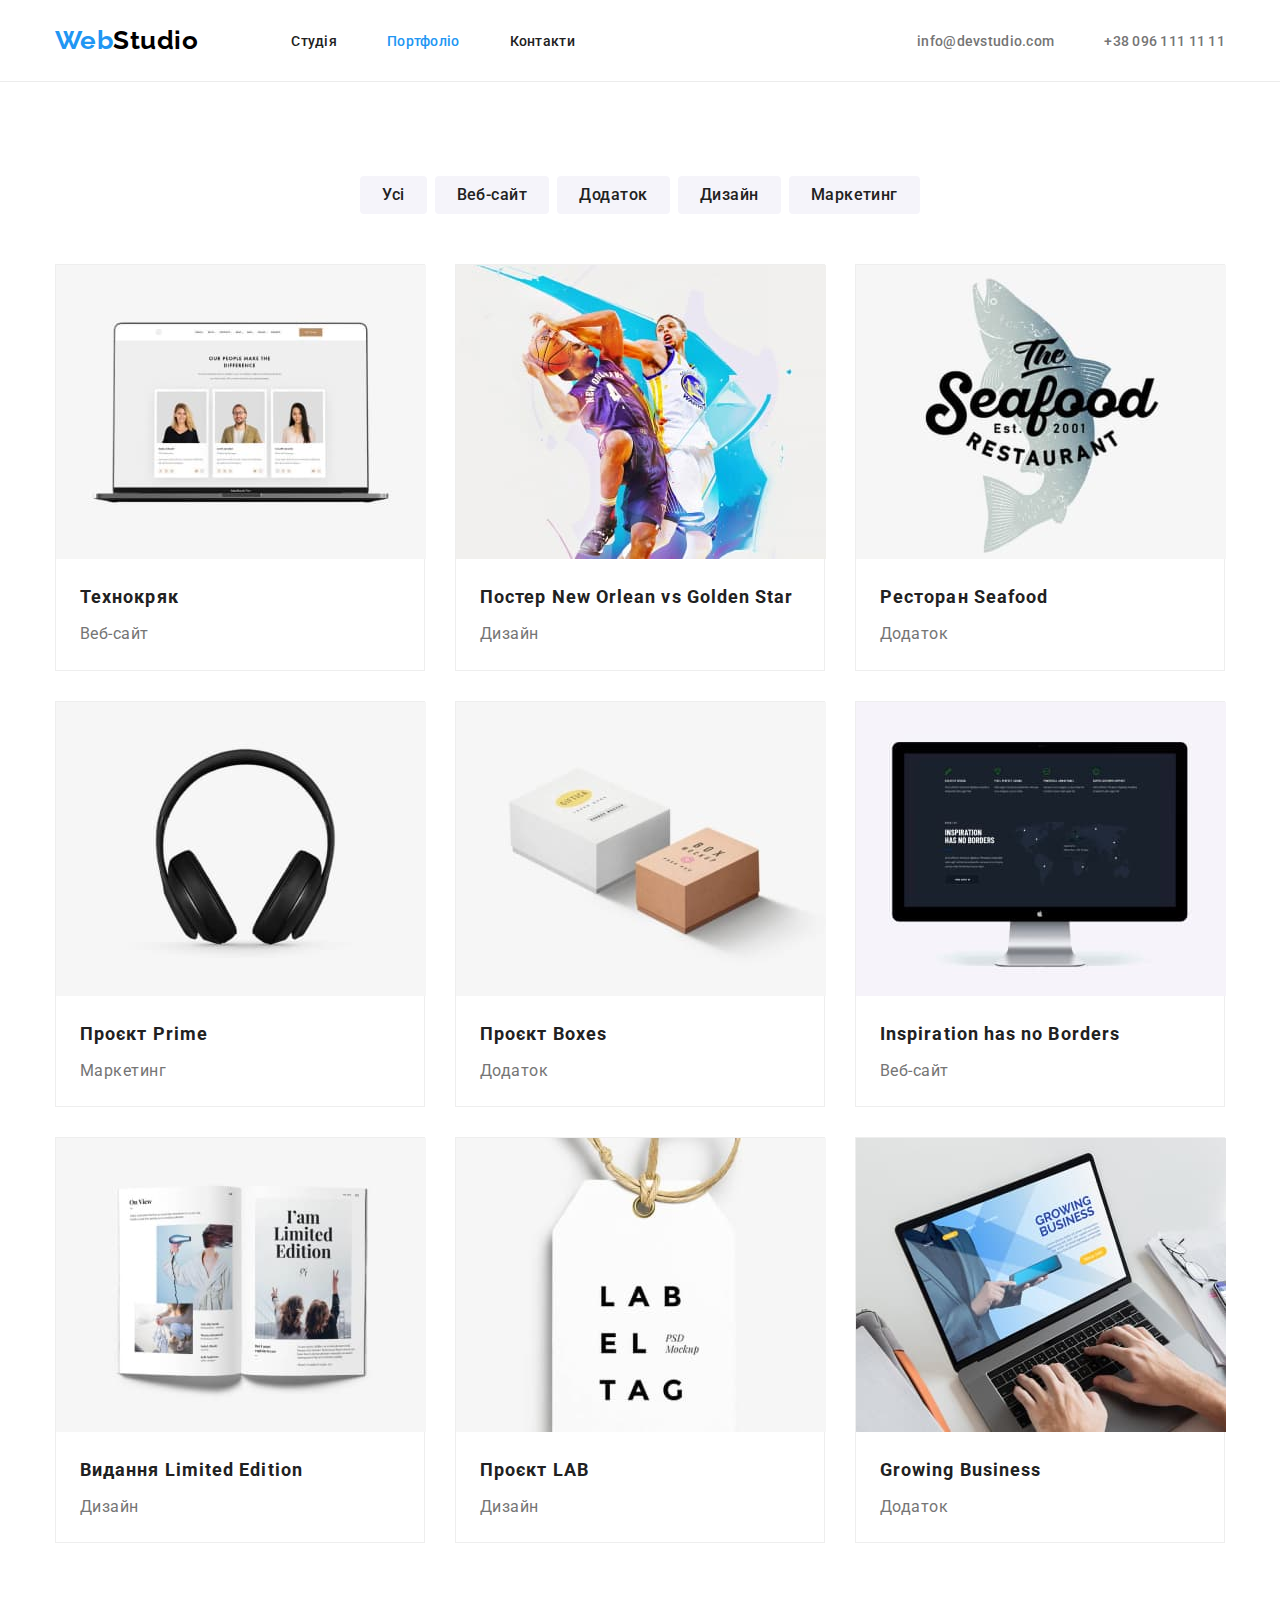
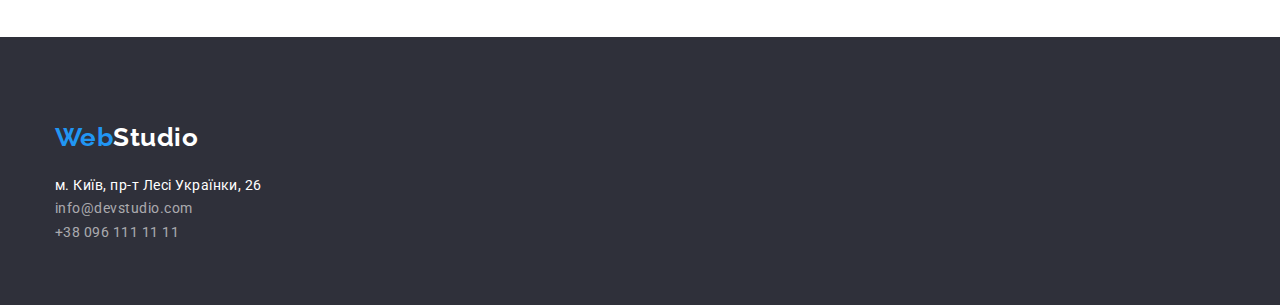
==== commit c5e54f33: "Some changes from previous hw" ====
--- a/portfolio.html
+++ b/portfolio.html
@@ -19,27 +19,23 @@
 <body>
     <header>
         <div class="container flex-container">
-            <a class="logo link" href="/index.html" lang="en"><span class="logo-accent">Web</span>Studio</a>
+            <a class="logo link" href="./index.html" lang="en"><span class="logo-accent">Web</span>Studio</a>
             <nav>
-                <ul class="site-nav">
-                    <div class="flex-container">
-                        <li class="item"><a href="./index.html" class="link">Cтудія</a></li>
-                        <li class="item">
-                            <a href="./portfolio.html" class="link current">Портфоліо</a>
-                        </li>
-                        <li class="item"><a href="" class="link">Контакти</a></li>
-                    </div>
+                <ul class="site-nav flex-container">
+                    <li class="item"><a href="./index.html" class="link">Cтудія</a></li>
+                    <li class="item">
+                        <a href="./portfolio.html" class="link current">Портфоліо</a>
+                    </li>
+                    <li class="item"><a href="" class="link">Контакти</a></li>
                 </ul>
             </nav>
-            <ul class="contacts">
-                <div class="flex-container">
-                    <li class="item address">
-                        <a href="mailto:info@devstudio.com" class="link">info@devstudio.com</a>
-                    </li>
-                    <li class="item address">
-                        <a href="tel:+380961111111" class="link">+38 096 111 11 11</a>
-                    </li>
-                </div>
+            <ul class="contacts flex-container">
+                <li class="item address">
+                    <a href="mailto:info@devstudio.com" class="link">info@devstudio.com</a>
+                </li>
+                <li class="item address">
+                    <a href="tel:+380961111111" class="link">+38 096 111 11 11</a>
+                </li>
             </ul>
         </div>
     </header>
@@ -48,100 +44,97 @@
             <div class="container">
                 <h1 class="visually-hidden">Наші проєкти</h1>
                 <!--Фільтр -->
-                <ul class="filter">
-                    <div class="flex-container">
-                        <li class="item"><button type="button" class="btn btn-filter">Усі</button></li>
-                        <li class="item">
-                            <button type="button" class="btn btn-filter">Веб-сайт</button>
-                        </li>
-                        <li class="item">
-                            <button type="button" class="btn btn-filter">Додаток</button>
-                        </li>
-                        <li class="item">
-                            <button type="button" class="btn btn-filter">Дизайн</button>
-                        </li>
-                        <li class="item">
-                            <button type="button" class="btn btn-filter">Маркетинг</button>
-                        </li>
-                    </div>
+                <ul class="filter flex-container">
+                    <li class="item"><button type="button" class="btn btn-filter">Усі</button></li>
+                    <li class="item">
+                        <button type="button" class="btn btn-filter">Веб-сайт</button>
+                    </li>
+                    <li class="item">
+                        <button type="button" class="btn btn-filter">Додаток</button>
+                    </li>
+                    <li class="item">
+                        <button type="button" class="btn btn-filter">Дизайн</button>
+                    </li>
+                    <li class="item">
+                        <button type="button" class="btn btn-filter">Маркетинг</button>
+                    </li>
                 </ul>
-                <ul class="project-list">
-                    <div class="flex-container">
-                        <li class="item">
-                            <a href=""><img src=" ./images/portfolio_1.jpg" alt="Технокряк" width="370">
-                                <h2 class="title">Технокряк</h2>
-                                <p class="text">Веб-сайт</p>
-                            </a>
-                        </li>
-                        <li class="item">
-                            <a href=""><img src=" ./images/portfolio_2.jpg" alt="Постер New Orlean vs Golden Star"
-                                    width="370">
-                                <h2 class="title">Постер New Orlean vs Golden Star</h2>
-                                <p class="text">Дизайн</p>
-                            </a>
-                        </li>
-                        <li class="item">
-                            <a href=""><img src=" ./images/portfolio_3.jpg" alt="Ресторан Seafood" width="370">
-                                <h2 class="title">Ресторан Seafood</h2>
-                                <p class="text">Додаток</p>
-                            </a>
-                        </li>
-                        <li class="item">
-                            <a href=""><img src=" ./images/portfolio_4.jpg" alt="Проєкт Prime" width="370">
-                                <h2 class="title">Проєкт Prime</h2>
-                                <p class="text">Маркетинг</p>
-                            </a>
-                        </li>
-                        <li class="item">
-                            <a href=""><img src=" ./images/portfolio_5.jpg" alt="Проєкт Boxes" width="370">
-                                <h2 class="title">Проєкт Boxes</h2>
-                                <p class="text">Додаток</p>
-                            </a>
-                        </li>
-                        <li class="item">
-                            <a href=""><img src=" ./images/portfolio_6.jpg" alt="Inspiration has no Borders"
-                                    width="370">
-                                <h2 class="title">Inspiration has no Borders</h2>
-                                <p class="text">Веб-сайт</p>
-                            </a>
-                        </li>
-                        <li class="item">
-                            <a href=""><img src=" ./images/portfolio_7.jpg" alt="Видання Limited Edition" width="370">
-                                <h2 class="title">Видання Limited Edition</h2>
-                                <p class="text">Дизайн</p>
-                            </a>
-                        </li>
-                        <li class="item">
-                            <a href=""><img src=" ./images/portfolio_8.jpg" alt="Проєкт LAB" width="370">
-                                <h2 class="title">Проєкт LAB</h2>
-                                <p class="text">Дизайн</p>
-                            </a>
-                        </li>
-                        <li class="item">
-                            <a href=""><img src=" ./images/portfolio_9.jpg" alt="Growing Business" width="370">
-                                <h2 class="title">Growing Business</h2>
-                                <p class="text">Додаток</p>
-                            </a>
-                        </li>
+                <ul class="project-list flex-container">
+                    <li class="item">
+                        <a href=""><img src=" ./images/projects/portfolio_1.jpg" alt="Технокряк" width="370">
+                            <h2 class="title">Технокряк</h2>
+                            <p class="text">Веб-сайт</p>
+                        </a>
+                    </li>
+                    <li class="item">
+                        <a href=""><img src=" ./images/projects/portfolio_2.jpg" alt="Постер New Orlean vs Golden Star"
+                                width="370">
+                            <h2 class="title">Постер New Orlean vs Golden Star</h2>
+                            <p class="text">Дизайн</p>
+                        </a>
+                    </li>
+                    <li class="item">
+                        <a href=""><img src=" ./images/projects/portfolio_3.jpg" alt="Ресторан Seafood" width="370">
+                            <h2 class="title">Ресторан Seafood</h2>
+                            <p class="text">Додаток</p>
+                        </a>
+                    </li>
+                    <li class="item">
+                        <a href=""><img src=" ./images/projects/portfolio_4.jpg" alt="Проєкт Prime" width="370">
+                            <h2 class="title">Проєкт Prime</h2>
+                            <p class="text">Маркетинг</p>
+                        </a>
+                    </li>
+                    <li class="item">
+                        <a href=""><img src=" ./images/projects/portfolio_5.jpg" alt="Проєкт Boxes" width="370">
+                            <h2 class="title">Проєкт Boxes</h2>
+                            <p class="text">Додаток</p>
+                        </a>
+                    </li>
+                    <li class="item">
+                        <a href=""><img src=" ./images/projects/portfolio_6.jpg" alt="Inspiration has no Borders"
+                                width="370">
+                            <h2 class="title">Inspiration has no Borders</h2>
+                            <p class="text">Веб-сайт</p>
+                        </a>
+                    </li>
+                    <li class="item">
+                        <a href=""><img src=" ./images/projects/portfolio_7.jpg" alt="Видання Limited Edition"
+                                width="370">
+                            <h2 class="title">Видання Limited Edition</h2>
+                            <p class="text">Дизайн</p>
+                        </a>
+                    </li>
+                    <li class="item">
+                        <a href=""><img src=" ./images/projects/portfolio_8.jpg" alt="Проєкт LAB" width="370">
+                            <h2 class="title">Проєкт LAB</h2>
+                            <p class="text">Дизайн</p>
+                        </a>
+                    </li>
+                    <li class="item">
+                        <a href=""><img src=" ./images/projects/portfolio_9.jpg" alt="Growing Business" width="370">
+                            <h2 class="title">Growing Business</h2>
+                            <p class="text">Додаток</p>
+                        </a>
+                    </li>
                 </ul>
-            </div>
             </div>
         </section>
     </main>
 
     <footer class="footer">
         <div class="container">
-            <a class="logo link" href=" /index.html" lang="en"><span class="logo-accent">Web</span>Studio</a>
+            <a class="logo link" href=" ./index.html" lang="en"><span class="logo-accent">Web</span>Studio</a>
             <address>
                 <ul>
-                    <li class="list">
-                        <a href="https://goo.gl/maps/KPhSYEdFBXfdf23w7" target="«_blank»" rel="«noopener»"
+                    <li class="item">
+                        <a href="https://goo.gl/maps/KPhSYEdFBXfdf23w7" target="_blank" rel="noreferrer noopener"
                             class="link address street-address">м. Київ, пр-т Лесі Українки, 26</a>
                     </li>
-                    <li class="list">
+                    <li class="item">
                         <a href="mailto:info@devstudio.com" class="link address">info@devstudio.com</a>
                     </li>
-                    <li class="list">
+                    <li class="item">
                         <a href="tel:+380961111111" class="link address">+38 096 111 11 11</a>
                     </li>
                 </ul>
--- a/css/styles.css
+++ b/css/styles.css
@@ -34,12 +34,15 @@
   background-color: var(--background-color);
   color: var(--primary-text-color);
 }
-.btn {
+/* Resets and utilities */
+button {
+  font: inherit;
+  border: none;
+  padding: none;
   cursor: pointer;
 }
 /* No bullets */
-.list,
-.item {
+ul {
   list-style: none;
 }
 h1,
@@ -50,10 +53,13 @@
   margin: 0;
   padding: 0;
 }
-/* Link decoration */
+/* Links*/
 a {
   text-decoration: none;
   font-style: normal;
+}
+img {
+  display: block;
 }
 .container {
   width: 1200px;
@@ -87,8 +93,10 @@
 /* Navigation */
 .site-nav .link,
 .address .link {
+  display: block;
   padding-top: 20px;
   padding-bottom: 20px;
+
   font-size: 14px;
   font-weight: 500;
   line-height: 1.15;
@@ -118,6 +126,7 @@
 }
 .section-title {
   margin-bottom: 50px;
+
   font-weight: 700;
   font-size: 36px;
   line-height: 1.17;
@@ -140,7 +149,6 @@
 }
 /* Hero */
 .hero {
-  min-height: 600px;
   text-align: center;
 
   background-color: var(--hero-bg);
@@ -175,7 +183,7 @@
   align-items: flex-start;
 } */
 .feature-list .item {
-  width: 270px;
+  width: calc ((100% - 30px * 3)/4);
   min-height: 98px;
 }
 .feature-list .item:not(:last-child) {
@@ -243,7 +251,7 @@
 .filter {
   margin-bottom: 50px;
 }
-.filter .flex-container {
+.filter.flex-container {
   justify-content: center;
 }
 .btn-filter {
@@ -266,7 +274,7 @@
   margin-right: 8px;
 }
 /* Projects */
-.project-list .flex-container {
+.project-list.flex-container {
   flex-wrap: wrap;
 }
 .project-list .title {
@@ -292,7 +300,7 @@
   / the number of the elements in the line */
 .project-list .item {
   border: 1px solid #eeeeee;
-  width: calc((100% - (30px * 2)) / 3);
+  width: calc((100% - 30px * 2) / 3);
 }
 .project-list .item:not(:nth-child(3n)) {
   margin-right: 30px;
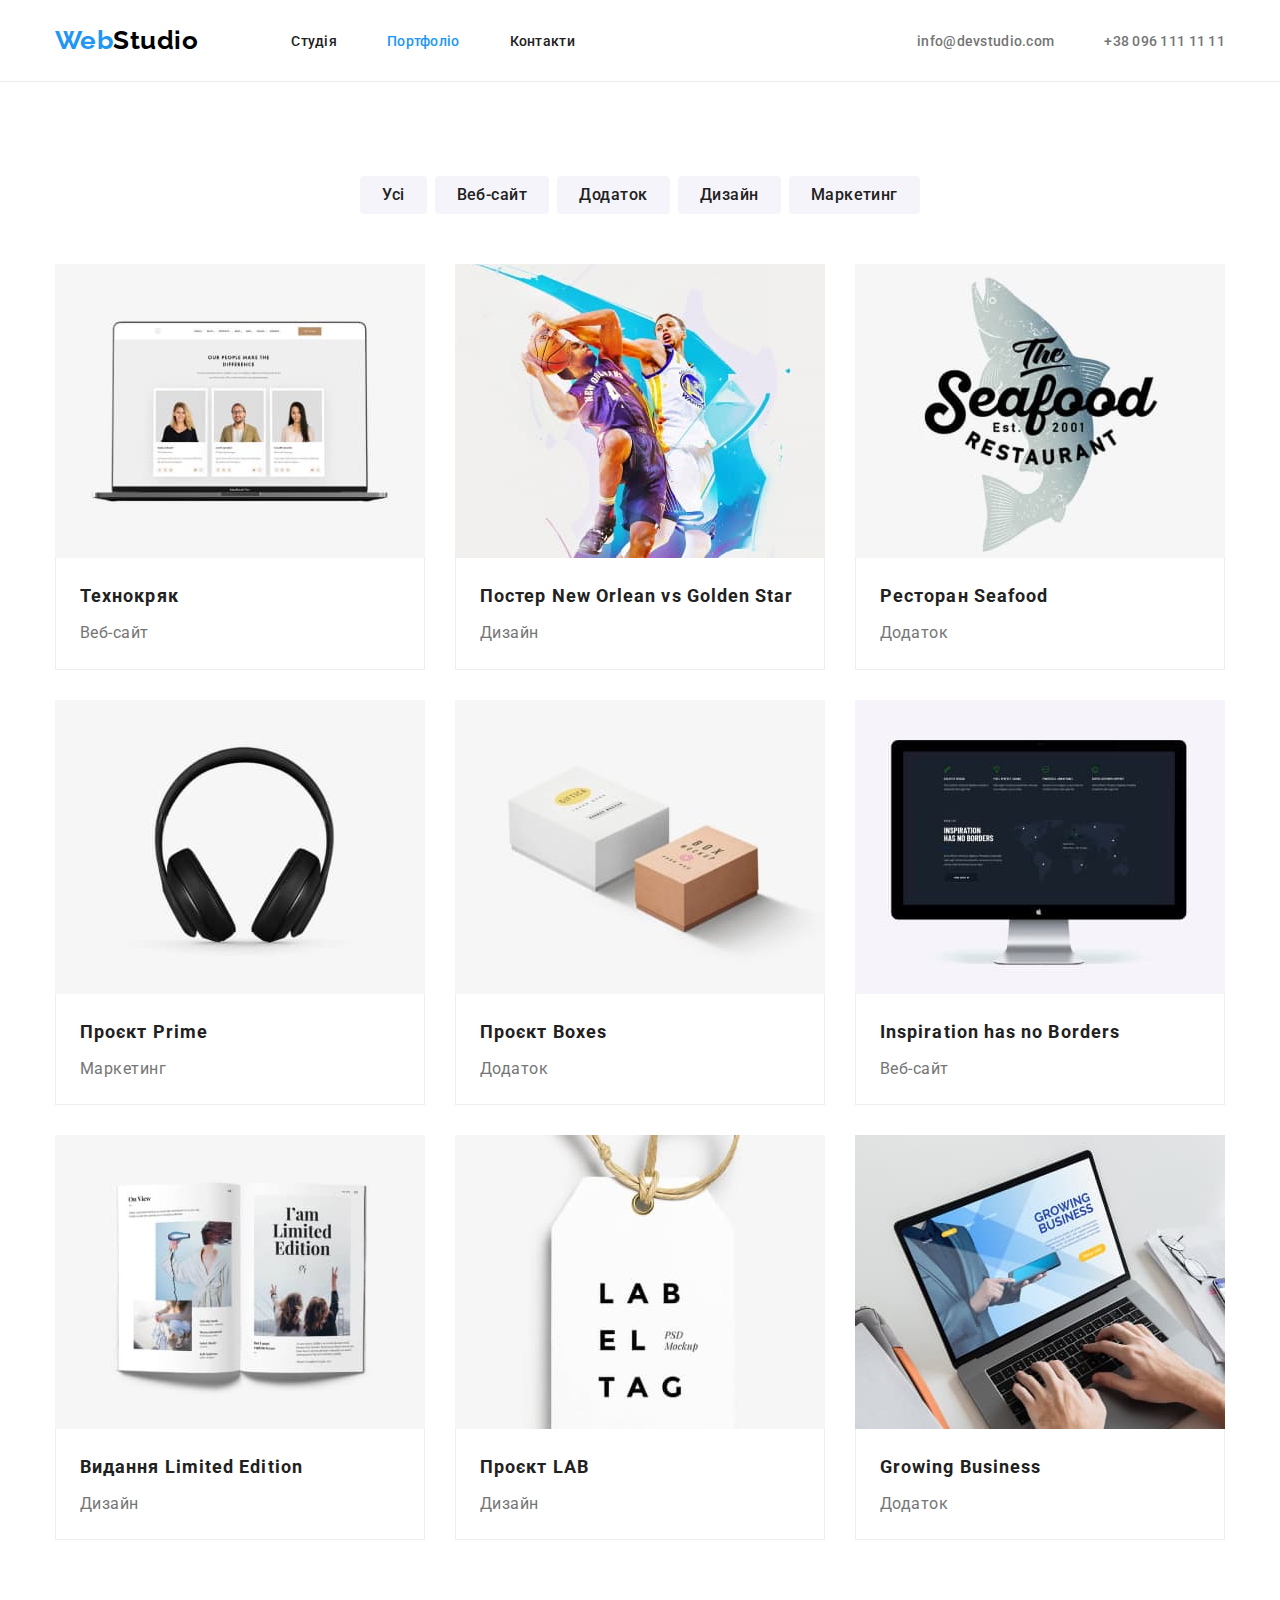
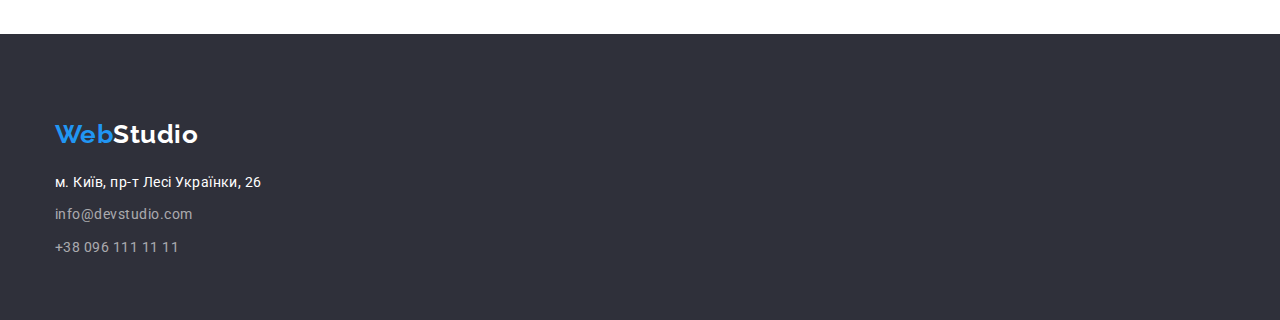
==== commit 1ac09075: "More final changes(borders in PF, flex)" ====
--- a/portfolio.html
+++ b/portfolio.html
@@ -62,59 +62,77 @@
                 <ul class="project-list flex-container">
                     <li class="item">
                         <a href=""><img src=" ./images/projects/portfolio_1.jpg" alt="Технокряк" width="370">
-                            <h2 class="title">Технокряк</h2>
-                            <p class="text">Веб-сайт</p>
+                            <div class="card-bottom">
+                                <h2 class="title">Технокряк</h2>
+                                <p class="text">Веб-сайт</p>
+                            </div>
                         </a>
                     </li>
                     <li class="item">
                         <a href=""><img src=" ./images/projects/portfolio_2.jpg" alt="Постер New Orlean vs Golden Star"
                                 width="370">
-                            <h2 class="title">Постер New Orlean vs Golden Star</h2>
-                            <p class="text">Дизайн</p>
+                            <div class="card-bottom">
+                                <h2 class="title">Постер New Orlean vs Golden Star</h2>
+                                <p class="text">Дизайн</p>
+                            </div>
                         </a>
                     </li>
                     <li class="item">
                         <a href=""><img src=" ./images/projects/portfolio_3.jpg" alt="Ресторан Seafood" width="370">
-                            <h2 class="title">Ресторан Seafood</h2>
-                            <p class="text">Додаток</p>
+                            <div class="card-bottom">
+                                <h2 class="title">Ресторан Seafood</h2>
+                                <p class="text">Додаток</p>
+                            </div>
                         </a>
                     </li>
                     <li class="item">
                         <a href=""><img src=" ./images/projects/portfolio_4.jpg" alt="Проєкт Prime" width="370">
-                            <h2 class="title">Проєкт Prime</h2>
-                            <p class="text">Маркетинг</p>
+                            <div class="card-bottom">
+                                <h2 class="title">Проєкт Prime</h2>
+                                <p class="text">Маркетинг</p>
+                            </div>
                         </a>
                     </li>
                     <li class="item">
                         <a href=""><img src=" ./images/projects/portfolio_5.jpg" alt="Проєкт Boxes" width="370">
-                            <h2 class="title">Проєкт Boxes</h2>
-                            <p class="text">Додаток</p>
+                            <div class="card-bottom">
+                                <h2 class="title">Проєкт Boxes</h2>
+                                <p class="text">Додаток</p>
+                            </div>
                         </a>
                     </li>
                     <li class="item">
                         <a href=""><img src=" ./images/projects/portfolio_6.jpg" alt="Inspiration has no Borders"
                                 width="370">
-                            <h2 class="title">Inspiration has no Borders</h2>
-                            <p class="text">Веб-сайт</p>
+                            <div class="card-bottom">
+                                <h2 class="title">Inspiration has no Borders</h2>
+                                <p class="text">Веб-сайт</p>
+                            </div>
                         </a>
                     </li>
                     <li class="item">
                         <a href=""><img src=" ./images/projects/portfolio_7.jpg" alt="Видання Limited Edition"
                                 width="370">
-                            <h2 class="title">Видання Limited Edition</h2>
-                            <p class="text">Дизайн</p>
+                            <div class="card-bottom">
+                                <h2 class="title">Видання Limited Edition</h2>
+                                <p class="text">Дизайн</p>
+                            </div>
                         </a>
                     </li>
                     <li class="item">
                         <a href=""><img src=" ./images/projects/portfolio_8.jpg" alt="Проєкт LAB" width="370">
-                            <h2 class="title">Проєкт LAB</h2>
-                            <p class="text">Дизайн</p>
+                            <div class="card-bottom">
+                                <h2 class="title">Проєкт LAB</h2>
+                                <p class="text">Дизайн</p>
+                            </div>
                         </a>
                     </li>
                     <li class="item">
                         <a href=""><img src=" ./images/projects/portfolio_9.jpg" alt="Growing Business" width="370">
-                            <h2 class="title">Growing Business</h2>
-                            <p class="text">Додаток</p>
+                            <div class="card-bottom">
+                                <h2 class="title">Growing Business</h2>
+                                <p class="text">Додаток</p>
+                            </div>
                         </a>
                     </li>
                 </ul>
--- a/css/styles.css
+++ b/css/styles.css
@@ -61,80 +61,7 @@
 img {
   display: block;
 }
-.container {
-  width: 1200px;
-  margin: 0 auto;
-  padding: 0 15px;
-}
-.flex-container {
-  display: flex;
-  justify-content: flex-start;
-  align-items: center;
-}
-header {
-  border-bottom: 1px solid #ececec;
-}
-/* Logo */
-.logo-accent {
-  color: var(--accent-color);
-}
-.logo {
-  margin: 25px 0;
-  margin-right: 93px;
-
-  font-family: Raleway, sans-serif;
-  font-weight: 700;
-  font-size: 26px;
-  line-height: 1.2;
-  text-decoration: none;
-
-  color: var(--logo-color);
-}
-/* Navigation */
-.site-nav .link,
-.address .link {
-  display: block;
-  padding-top: 20px;
-  padding-bottom: 20px;
-
-  font-size: 14px;
-  font-weight: 500;
-  line-height: 1.15;
-  letter-spacing: 0.02em;
-
-  color: var(--secondary-text-color);
-}
-.site-nav .item:not(:last-child) {
-  margin-right: 50px;
-}
-.site-nav .link.current {
-  color: var(--accent-color);
-}
-.contacts {
-  margin-left: auto;
-}
-.address .link {
-  color: var(--primary-text-color);
-}
-.address + .address {
-  margin-left: 50px;
-}
-/* Sections */
-.section {
-  padding-top: 94px;
-  padding-bottom: 94px;
-}
-.section-title {
-  margin-bottom: 50px;
-
-  font-weight: 700;
-  font-size: 36px;
-  line-height: 1.17;
-  text-align: center;
-  letter-spacing: 0.03em;
-
-  color: var(--secondary-text-color);
-}
+/* the end of reset */
 .visually-hidden {
   position: absolute;
   white-space: nowrap;
@@ -147,6 +74,79 @@
   clip-path: inset(50%);
   margin: -1px;
 }
+.container {
+  width: 1200px;
+  margin: 0 auto;
+  padding: 0 15px;
+}
+.flex-container {
+  display: flex;
+  align-items: center;
+}
+/* Logo */
+.logo-accent {
+  color: var(--accent-color);
+}
+.logo {
+  margin: 25px 0;
+  margin-right: 93px;
+
+  font-family: Raleway, sans-serif;
+  font-weight: 700;
+  font-size: 26px;
+  line-height: 1.2;
+  text-decoration: none;
+
+  color: var(--logo-color);
+}
+/* Navigation */
+.site-nav .link,
+.address .link {
+  display: block;
+  padding-top: 20px;
+  padding-bottom: 20px;
+
+  font-size: 14px;
+  font-weight: 500;
+  line-height: 1.15;
+  letter-spacing: 0.02em;
+
+  color: var(--secondary-text-color);
+}
+.site-nav .item:not(:last-child) {
+  margin-right: 50px;
+}
+.site-nav .link.current {
+  color: var(--accent-color);
+}
+.contacts {
+  margin-left: auto;
+}
+.address .link {
+  color: var(--primary-text-color);
+}
+.address + .address {
+  margin-left: 50px;
+}
+header {
+  border-bottom: 1px solid #ececec;
+}
+/* Sections */
+.section {
+  padding-top: 94px;
+  padding-bottom: 94px;
+}
+.section-title {
+  margin-bottom: 50px;
+
+  font-weight: 700;
+  font-size: 36px;
+  line-height: 1.17;
+  text-align: center;
+  letter-spacing: 0.03em;
+
+  color: var(--secondary-text-color);
+}
 /* Hero */
 .hero {
   text-align: center;
@@ -171,7 +171,6 @@
 
   background-color: var(--herobutton-color);
   color: var(--background-color);
-  border: none;
   border-radius: 4px;
   padding: 10px 32px;
 }
@@ -179,9 +178,6 @@
 .section.feature-list {
   padding-bottom: 0px;
 }
-/* .feature-list.flex-container {
-  align-items: flex-start;
-} */
 .feature-list .item {
   width: calc ((100% - 30px * 3)/4);
   min-height: 98px;
@@ -205,8 +201,8 @@
   padding: 0;
 }
 /* Tasks */
-.task-photo:not(:last-child) {
-  margin-right: 30px;
+.tasks.flex-container {
+  gap: 30px;
 }
 /* Team */
 section.team {
@@ -278,9 +274,9 @@
   flex-wrap: wrap;
 }
 .project-list .title {
-  margin-top: 20px;
-  margin-left: 24px;
-  margin-bottom: 4px;
+  padding-top: 20px;
+  padding-left: 24px;
+  padding-bottom: 4px;
 
   font-weight: 700;
   font-size: 18px;
@@ -293,17 +289,21 @@
   font-size: 16px;
   line-height: 1.9;
   color: var(--primary-text-color);
-  margin-bottom: 20px;
-  margin-left: 24px;
+  padding-bottom: 20px;
+  padding-left: 24px;
 }
 /* calc = 100% (from parent)-sum of the margins in the line -1 
   / the number of the elements in the line */
 .project-list .item {
-  border: 1px solid #eeeeee;
   width: calc((100% - 30px * 2) / 3);
 }
 .project-list .item:not(:nth-child(3n)) {
   margin-right: 30px;
+}
+.card-bottom {
+  border-bottom: 1px solid #eeeeee;
+  border-left: 1px solid #eeeeee;
+  border-right: 1px solid #eeeeee;
 }
 .project-list .item:not(:nth-last-child(-n + 3)) {
   margin-bottom: 30px;
@@ -332,7 +332,7 @@
   margin-bottom: 20px;
   color: var(--background-color);
 }
-footer .list:not(:last-child) {
+footer .item:not(:last-child) {
   margin-bottom: 9px;
 }
 address {
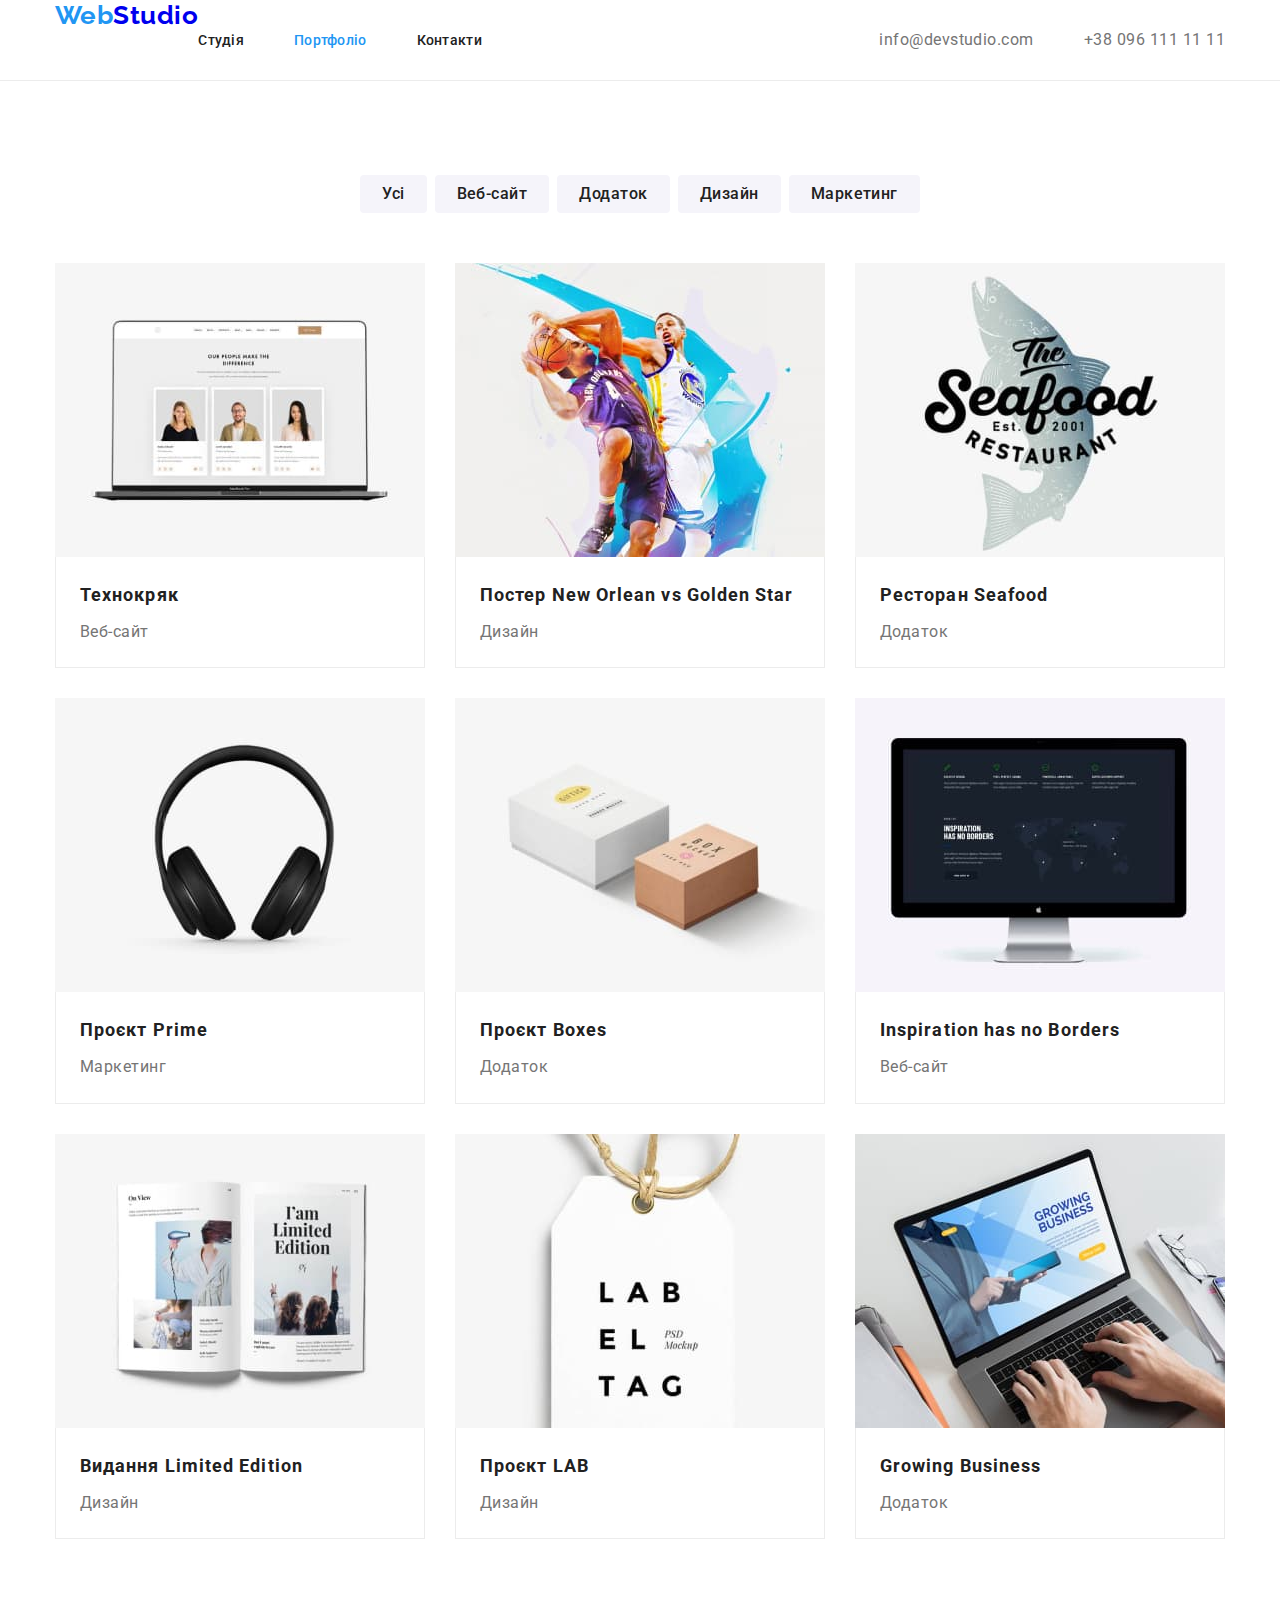
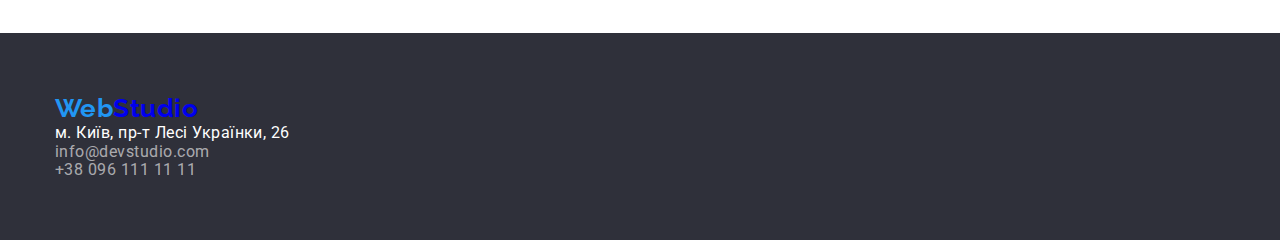
==== commit baf36a79: "Mentor changes" ====
--- a/portfolio.html
+++ b/portfolio.html
@@ -2,22 +2,22 @@
 <html lang="uk">
 
 <head>
-    <meta charset="UTF-8">
-    <meta http-equiv="X-UA-Compatible" content="IE=edge">
-    <meta name="viewport" content="width=device-width, initial-scale=1.0">
+    <meta charset="UTF-8" />
+    <meta http-equiv="X-UA-Compatible" content="IE=edge" />
+    <meta name="viewport" content="width=device-width, initial-scale=1.0" />
     <title>Portfolio</title>
-    <link rel="preconnect" href="https://fonts.googleapis.com">
-    <link rel="preconnect" href="https://fonts.gstatic.com" crossorigin>
+    <link rel="preconnect" href="https://fonts.googleapis.com" />
+    <link rel="preconnect" href="https://fonts.gstatic.com" crossorigin />
     <link
         href="https://fonts.googleapis.com/css2?family=Raleway:wght@700&family=Roboto:wght@400;500;700;900&display=swap"
-        rel="stylesheet">
+        rel="stylesheet" />
     <link rel="stylesheet"
-        href="https://cdnjs.cloudflare.com/ajax/libs/modern-normalize/1.1.0/modern-normalize.min.css">
-    <link rel="stylesheet" href="./css/styles.css">
+        href="https://cdnjs.cloudflare.com/ajax/libs/modern-normalize/1.1.0/modern-normalize.min.css" />
+    <link rel="stylesheet" href="./css/styles.css" />
 </head>
 
 <body>
-    <header>
+    <header class="header">
         <div class="container flex-container">
             <a class="logo link" href="./index.html" lang="en"><span class="logo-accent">Web</span>Studio</a>
             <nav>
@@ -45,7 +45,9 @@
                 <h1 class="visually-hidden">Наші проєкти</h1>
                 <!--Фільтр -->
                 <ul class="filter flex-container">
-                    <li class="item"><button type="button" class="btn btn-filter">Усі</button></li>
+                    <li class="item">
+                        <button type="button" class="btn btn-filter">Усі</button>
+                    </li>
                     <li class="item">
                         <button type="button" class="btn btn-filter">Веб-сайт</button>
                     </li>
@@ -61,7 +63,7 @@
                 </ul>
                 <ul class="project-list flex-container">
                     <li class="item">
-                        <a href=""><img src=" ./images/projects/portfolio_1.jpg" alt="Технокряк" width="370">
+                        <a href=""><img src=" ./images/projects/portfolio_1.jpg" alt="Технокряк" width="370" />
                             <div class="card-bottom">
                                 <h2 class="title">Технокряк</h2>
                                 <p class="text">Веб-сайт</p>
@@ -70,7 +72,7 @@
                     </li>
                     <li class="item">
                         <a href=""><img src=" ./images/projects/portfolio_2.jpg" alt="Постер New Orlean vs Golden Star"
-                                width="370">
+                                width="370" />
                             <div class="card-bottom">
                                 <h2 class="title">Постер New Orlean vs Golden Star</h2>
                                 <p class="text">Дизайн</p>
@@ -78,7 +80,7 @@
                         </a>
                     </li>
                     <li class="item">
-                        <a href=""><img src=" ./images/projects/portfolio_3.jpg" alt="Ресторан Seafood" width="370">
+                        <a href=""><img src=" ./images/projects/portfolio_3.jpg" alt="Ресторан Seafood" width="370" />
                             <div class="card-bottom">
                                 <h2 class="title">Ресторан Seafood</h2>
                                 <p class="text">Додаток</p>
@@ -86,7 +88,7 @@
                         </a>
                     </li>
                     <li class="item">
-                        <a href=""><img src=" ./images/projects/portfolio_4.jpg" alt="Проєкт Prime" width="370">
+                        <a href=""><img src=" ./images/projects/portfolio_4.jpg" alt="Проєкт Prime" width="370" />
                             <div class="card-bottom">
                                 <h2 class="title">Проєкт Prime</h2>
                                 <p class="text">Маркетинг</p>
@@ -94,7 +96,7 @@
                         </a>
                     </li>
                     <li class="item">
-                        <a href=""><img src=" ./images/projects/portfolio_5.jpg" alt="Проєкт Boxes" width="370">
+                        <a href=""><img src=" ./images/projects/portfolio_5.jpg" alt="Проєкт Boxes" width="370" />
                             <div class="card-bottom">
                                 <h2 class="title">Проєкт Boxes</h2>
                                 <p class="text">Додаток</p>
@@ -103,7 +105,7 @@
                     </li>
                     <li class="item">
                         <a href=""><img src=" ./images/projects/portfolio_6.jpg" alt="Inspiration has no Borders"
-                                width="370">
+                                width="370" />
                             <div class="card-bottom">
                                 <h2 class="title">Inspiration has no Borders</h2>
                                 <p class="text">Веб-сайт</p>
@@ -112,7 +114,7 @@
                     </li>
                     <li class="item">
                         <a href=""><img src=" ./images/projects/portfolio_7.jpg" alt="Видання Limited Edition"
-                                width="370">
+                                width="370" />
                             <div class="card-bottom">
                                 <h2 class="title">Видання Limited Edition</h2>
                                 <p class="text">Дизайн</p>
@@ -120,7 +122,7 @@
                         </a>
                     </li>
                     <li class="item">
-                        <a href=""><img src=" ./images/projects/portfolio_8.jpg" alt="Проєкт LAB" width="370">
+                        <a href=""><img src=" ./images/projects/portfolio_8.jpg" alt="Проєкт LAB" width="370" />
                             <div class="card-bottom">
                                 <h2 class="title">Проєкт LAB</h2>
                                 <p class="text">Дизайн</p>
@@ -128,7 +130,7 @@
                         </a>
                     </li>
                     <li class="item">
-                        <a href=""><img src=" ./images/projects/portfolio_9.jpg" alt="Growing Business" width="370">
+                        <a href=""><img src=" ./images/projects/portfolio_9.jpg" alt="Growing Business" width="370" />
                             <div class="card-bottom">
                                 <h2 class="title">Growing Business</h2>
                                 <p class="text">Додаток</p>
--- a/css/styles.css
+++ b/css/styles.css
@@ -24,6 +24,7 @@
   --footer-color: #2f303a;
   --hero-bg: #c4c4c4;
   --address-color: rgba(255, 255, 255, 0.6);
+  --border-color: #ececec;
 }
 /* For all elements in body */
 body {
@@ -38,7 +39,7 @@
 button {
   font: inherit;
   border: none;
-  padding: none;
+  padding: 0;
   cursor: pointer;
 }
 /* No bullets */
@@ -60,6 +61,8 @@
 }
 img {
   display: block;
+  max-width: 100%;
+  height: auto;
 }
 /* the end of reset */
 .visually-hidden {
@@ -79,32 +82,39 @@
   margin: 0 auto;
   padding: 0 15px;
 }
+.header {
+  border-bottom: 1px solid #ececec;
+}
 .flex-container {
   display: flex;
-  align-items: center;
 }
 /* Logo */
 .logo-accent {
   color: var(--accent-color);
 }
 .logo {
-  margin: 25px 0;
-  margin-right: 93px;
+  display: block;
 
   font-family: Raleway, sans-serif;
   font-weight: 700;
   font-size: 26px;
   line-height: 1.2;
-  text-decoration: none;
-
+}
+.logo-header {
+  padding: 24px 0;
+  margin-right: 93px;
   color: var(--logo-color);
 }
+
 /* Navigation */
-.site-nav .link,
-.address .link {
+.site-nav.flex-container,
+.contacts.flex-container {
+  align-items: center;
+}
+.site-nav .link {
   display: block;
-  padding-top: 20px;
-  padding-bottom: 20px;
+  padding-top: 32px;
+  padding-bottom: 32px;
 
   font-size: 14px;
   font-weight: 500;
@@ -128,9 +138,6 @@
 .address + .address {
   margin-left: 50px;
 }
-header {
-  border-bottom: 1px solid #ececec;
-}
 /* Sections */
 .section {
   padding-top: 94px;
@@ -150,8 +157,8 @@
 /* Hero */
 .hero {
   text-align: center;
-
-  background-color: var(--hero-bg);
+  background-color: var(--footer-color);
+  padding: 200px 0;
 }
 .hero-title {
   margin-bottom: 30px;
@@ -175,12 +182,12 @@
   padding: 10px 32px;
 }
 /* Features*/
-.section.feature-list {
+.section.features {
   padding-bottom: 0px;
 }
 .feature-list .item {
-  width: calc ((100% - 30px * 3)/4);
-  min-height: 98px;
+  width: calc((100% - (30px * 3)) / 4);
+  align-items: center;
 }
 .feature-list .item:not(:last-child) {
   margin-right: 30px;
@@ -219,7 +226,7 @@
   margin-right: 30px;
 }
 .team h3 {
-  margin-top: 30px;
+  padding-top: 30px;
 
   font-weight: 500;
   font-size: 16px;
@@ -231,7 +238,7 @@
   padding-bottom: 30px;
 
   font-size: 16px;
-  line-height: 1.9;
+  line-height: 1.18;
 }
 .team .title {
   font-weight: 500;
@@ -253,7 +260,6 @@
 .btn-filter {
   min-height: 38px;
   border-radius: 4px;
-  border: none;
   padding: 6px 22px;
 
   font-family: inherit;
@@ -274,9 +280,7 @@
   flex-wrap: wrap;
 }
 .project-list .title {
-  padding-top: 20px;
-  padding-left: 24px;
-  padding-bottom: 4px;
+  margin-bottom: 4px;
 
   font-weight: 700;
   font-size: 18px;
@@ -289,8 +293,6 @@
   font-size: 16px;
   line-height: 1.9;
   color: var(--primary-text-color);
-  padding-bottom: 20px;
-  padding-left: 24px;
 }
 /* calc = 100% (from parent)-sum of the margins in the line -1 
   / the number of the elements in the line */
@@ -301,43 +303,42 @@
   margin-right: 30px;
 }
 .card-bottom {
-  border-bottom: 1px solid #eeeeee;
-  border-left: 1px solid #eeeeee;
-  border-right: 1px solid #eeeeee;
+  padding: 20px 24px;
+  border-bottom: 1px solid var(--border-color);
+  border-left: 1px solid var(--border-color);
+  border-right: 1px solid var(--border-color);
 }
 .project-list .item:not(:nth-last-child(-n + 3)) {
   margin-bottom: 30px;
 }
 /* Footer */
-.footer .link {
-  color: var(--address-color);
-}
-.link.street-address {
-  color: var(--background-color);
-}
-.footer .logo {
-  color: var(--background-color);
-}
 .footer {
   background-color: var(--footer-color);
-}
-.link.address {
+  padding-top: 60px;
+  padding-bottom: 60px;
+}
+.logo-footer {
+  color: var(--background-color);
+  margin-bottom: 20px;
+}
+.footer-address .link {
+  display: block;
+
   font-weight: 400;
   font-size: 14px;
   line-height: 1.7;
-}
-.footer .logo {
-  display: inline-block;
-  padding-top: 60px;
-  margin-bottom: 20px;
-  color: var(--background-color);
-}
-footer .item:not(:last-child) {
+  letter-spacing: 0.03;
+}
+.link.address {
+  color: var(--address-color);
+}
+.link.street-address {
+  color: var(--background-color);
+}
+.footer-item:not(:last-child) {
   margin-bottom: 9px;
 }
-address {
-  padding-bottom: 60px;
-}
+
 /* Hover */
 .link:hover,
 .link:focus {
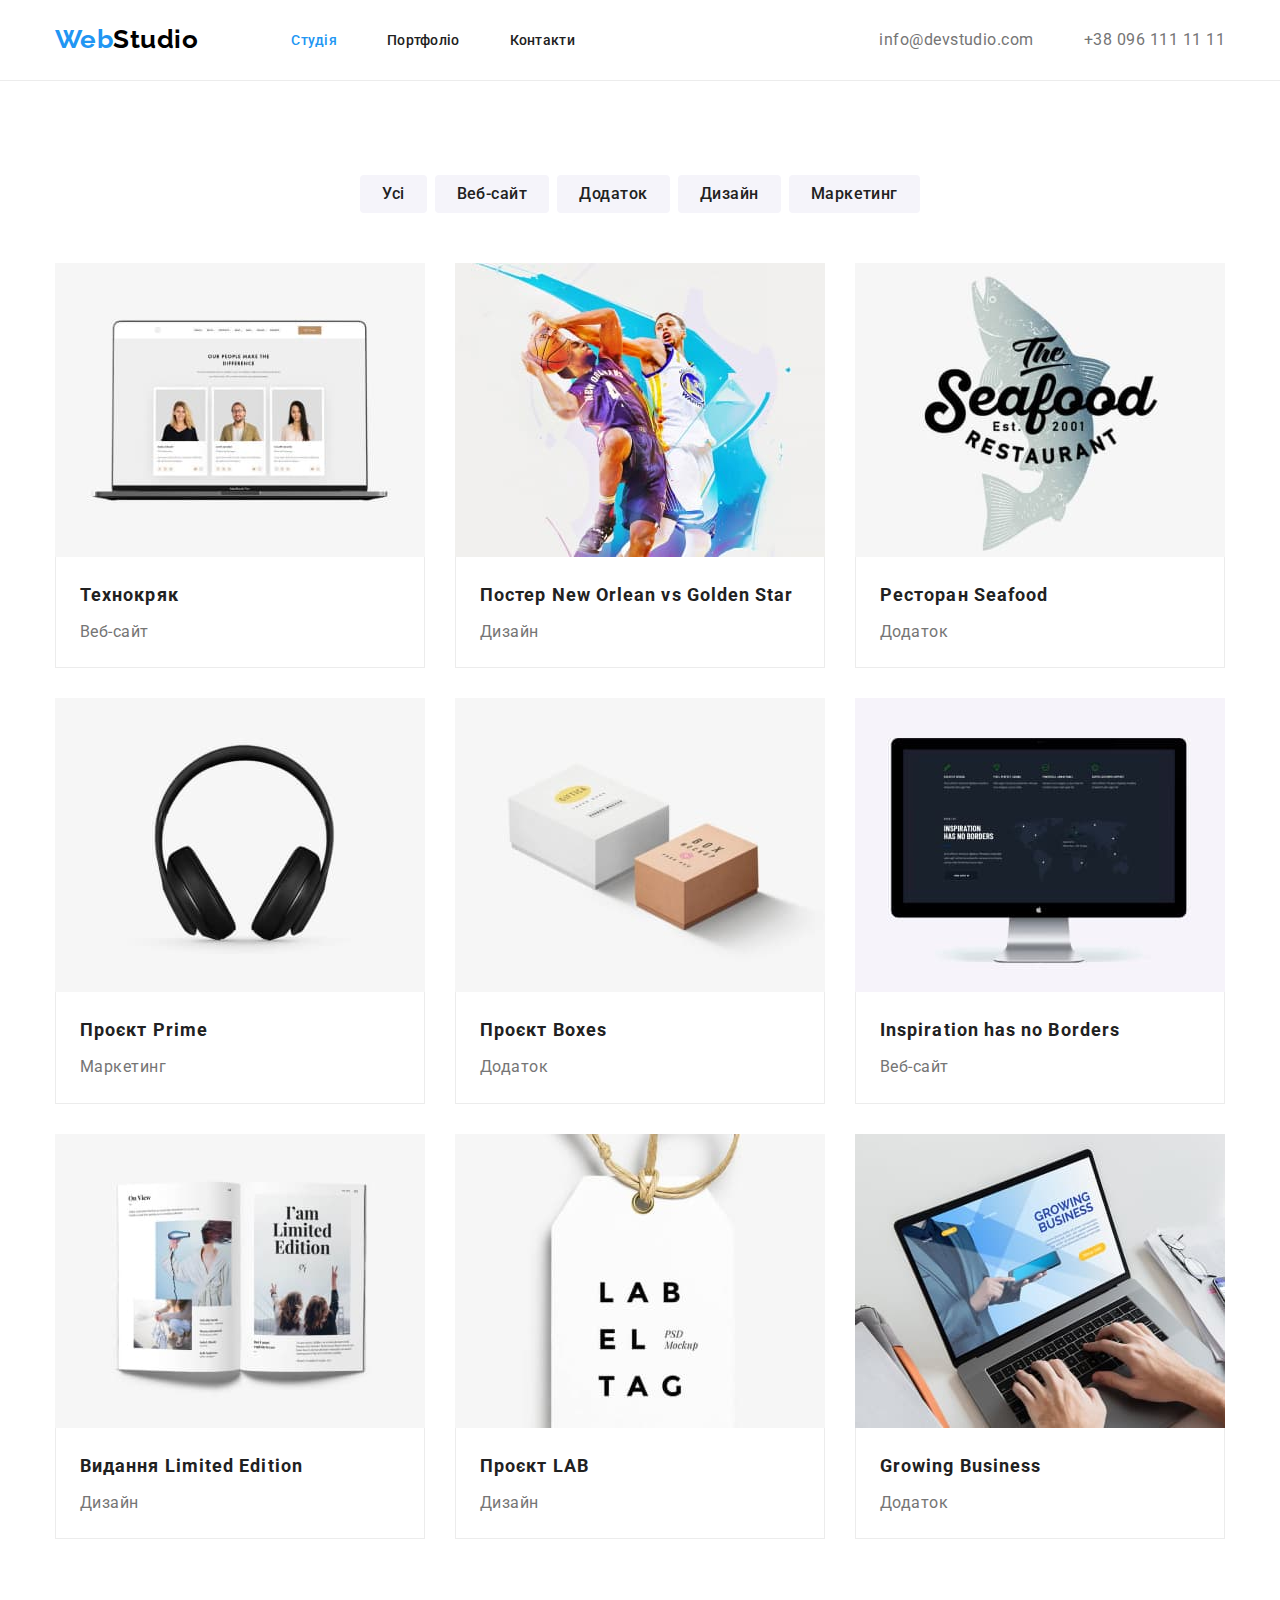
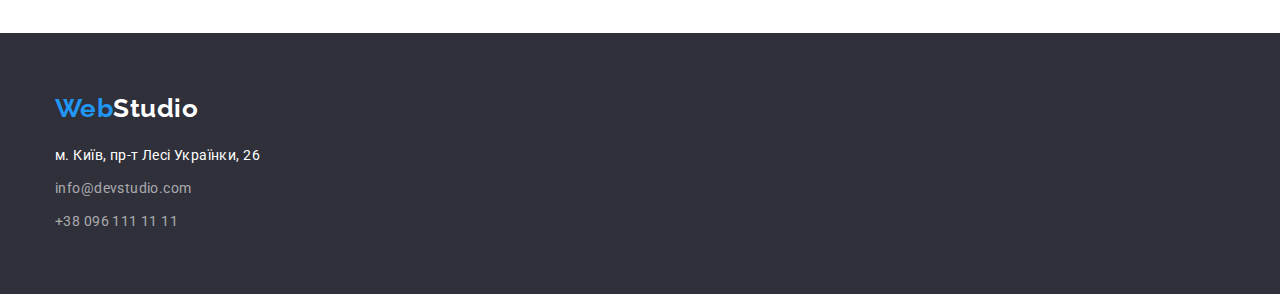
==== commit ca99ce20: "Mentor's changes 2" ====
--- a/portfolio.html
+++ b/portfolio.html
@@ -19,12 +19,15 @@
 <body>
     <header class="header">
         <div class="container flex-container">
-            <a class="logo link" href="./index.html" lang="en"><span class="logo-accent">Web</span>Studio</a>
+            <a class=" logo logo-header link" href="./index.html" lang="en"><span
+                    class="logo-accent">Web</span>Studio</a>
             <nav>
                 <ul class="site-nav flex-container">
-                    <li class="item"><a href="./index.html" class="link">Cтудія</a></li>
                     <li class="item">
-                        <a href="./portfolio.html" class="link current">Портфоліо</a>
+                        <a href="./index.html" class="link current">Cтудія</a>
+                    </li>
+                    <li class="item">
+                        <a href="./portfolio.html" class="link">Портфоліо</a>
                     </li>
                     <li class="item"><a href="" class="link">Контакти</a></li>
                 </ul>
@@ -144,17 +147,18 @@
 
     <footer class="footer">
         <div class="container">
-            <a class="logo link" href=" ./index.html" lang="en"><span class="logo-accent">Web</span>Studio</a>
-            <address>
+            <a class=" logo logo-footer link" href=" ./index.html" lang="en"><span
+                    class="logo-accent">Web</span>Studio</a>
+            <address class="footer-address">
                 <ul>
-                    <li class="item">
+                    <li class="item footer-item">
                         <a href="https://goo.gl/maps/KPhSYEdFBXfdf23w7" target="_blank" rel="noreferrer noopener"
                             class="link address street-address">м. Київ, пр-т Лесі Українки, 26</a>
                     </li>
-                    <li class="item">
+                    <li class="item footer-item">
                         <a href="mailto:info@devstudio.com" class="link address">info@devstudio.com</a>
                     </li>
-                    <li class="item">
+                    <li class="item footer-item">
                         <a href="tel:+380961111111" class="link address">+38 096 111 11 11</a>
                     </li>
                 </ul>
--- a/css/styles.css
+++ b/css/styles.css
@@ -182,9 +182,6 @@
   padding: 10px 32px;
 }
 /* Features*/
-.section.features {
-  padding-bottom: 0px;
-}
 .feature-list .item {
   width: calc((100% - (30px * 3)) / 4);
   align-items: center;
@@ -208,6 +205,9 @@
   padding: 0;
 }
 /* Tasks */
+.section.tasks {
+  padding-top: 0px;
+}
 .tasks.flex-container {
   gap: 30px;
 }
@@ -323,11 +323,11 @@
 }
 .footer-address .link {
   display: block;
-
+  font-style: normal;
   font-weight: 400;
   font-size: 14px;
   line-height: 1.7;
-  letter-spacing: 0.03;
+  letter-spacing: 0.03em;
 }
 .link.address {
   color: var(--address-color);
